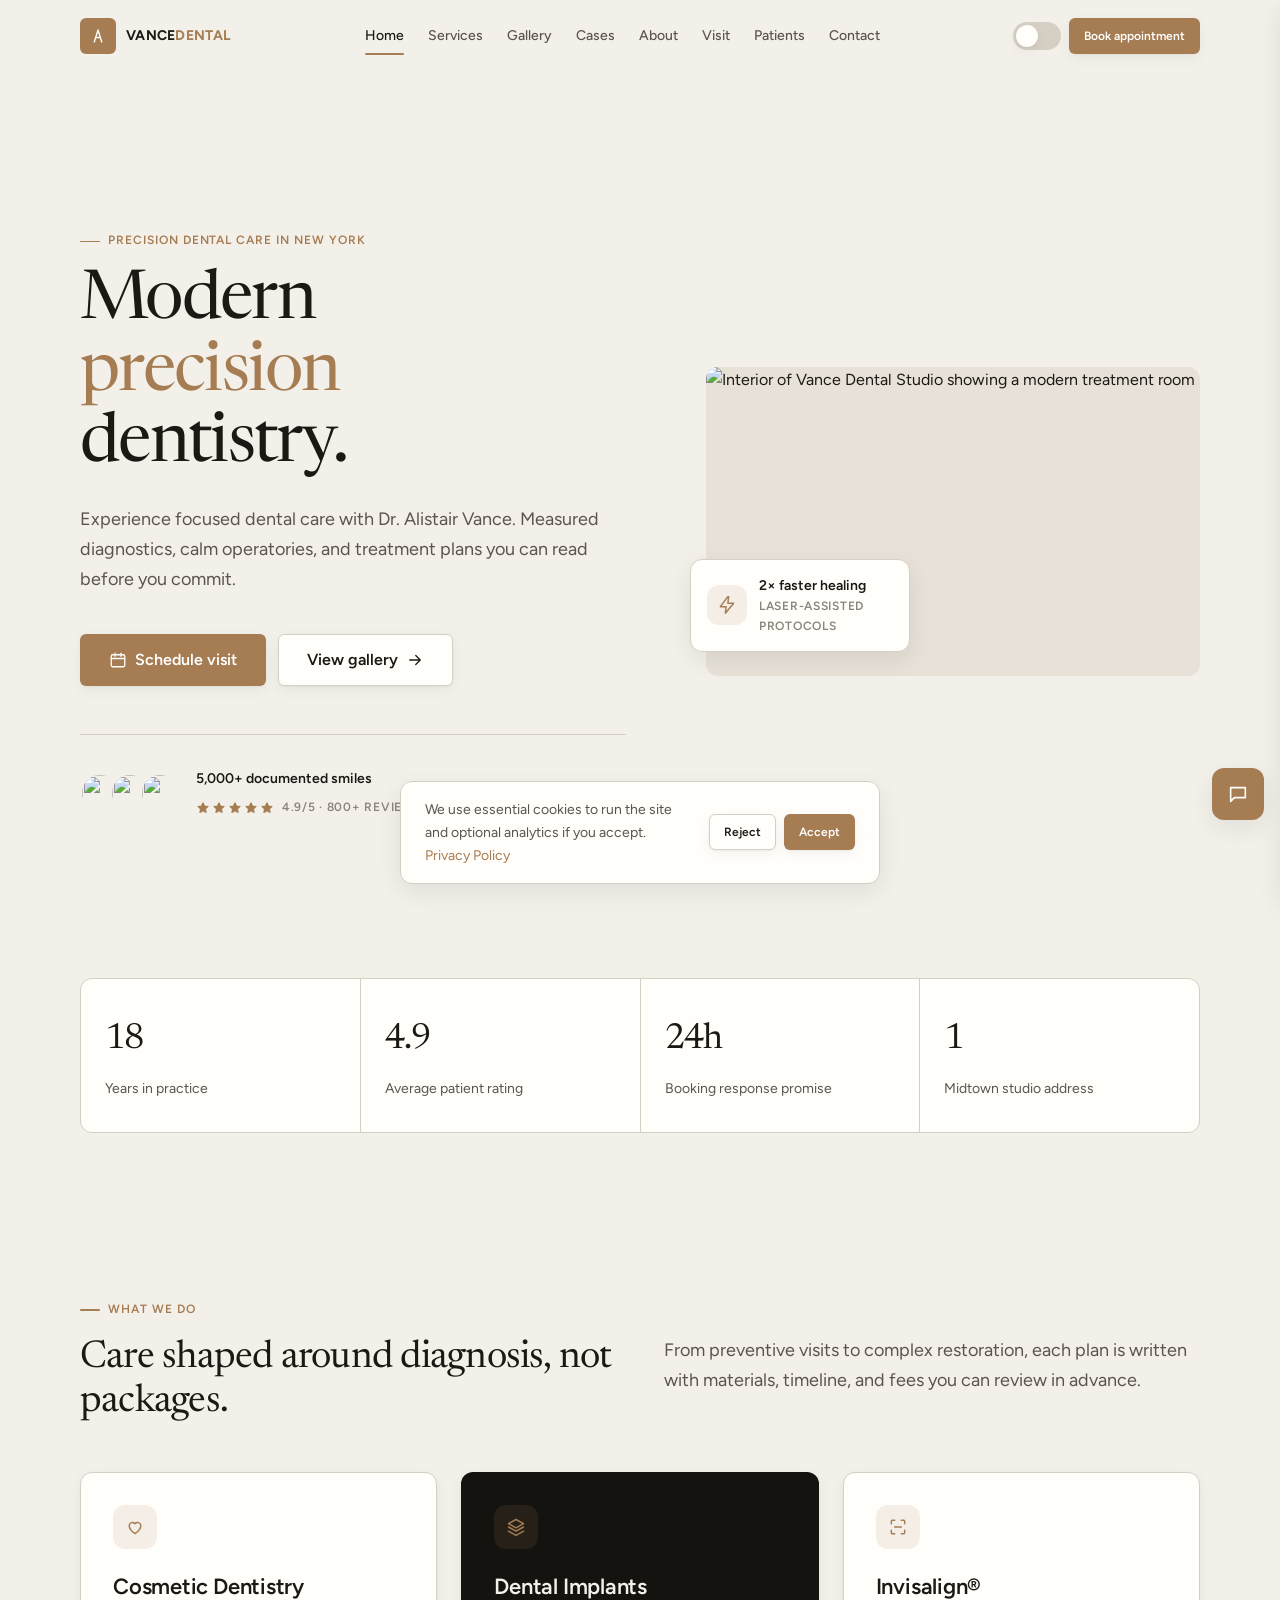
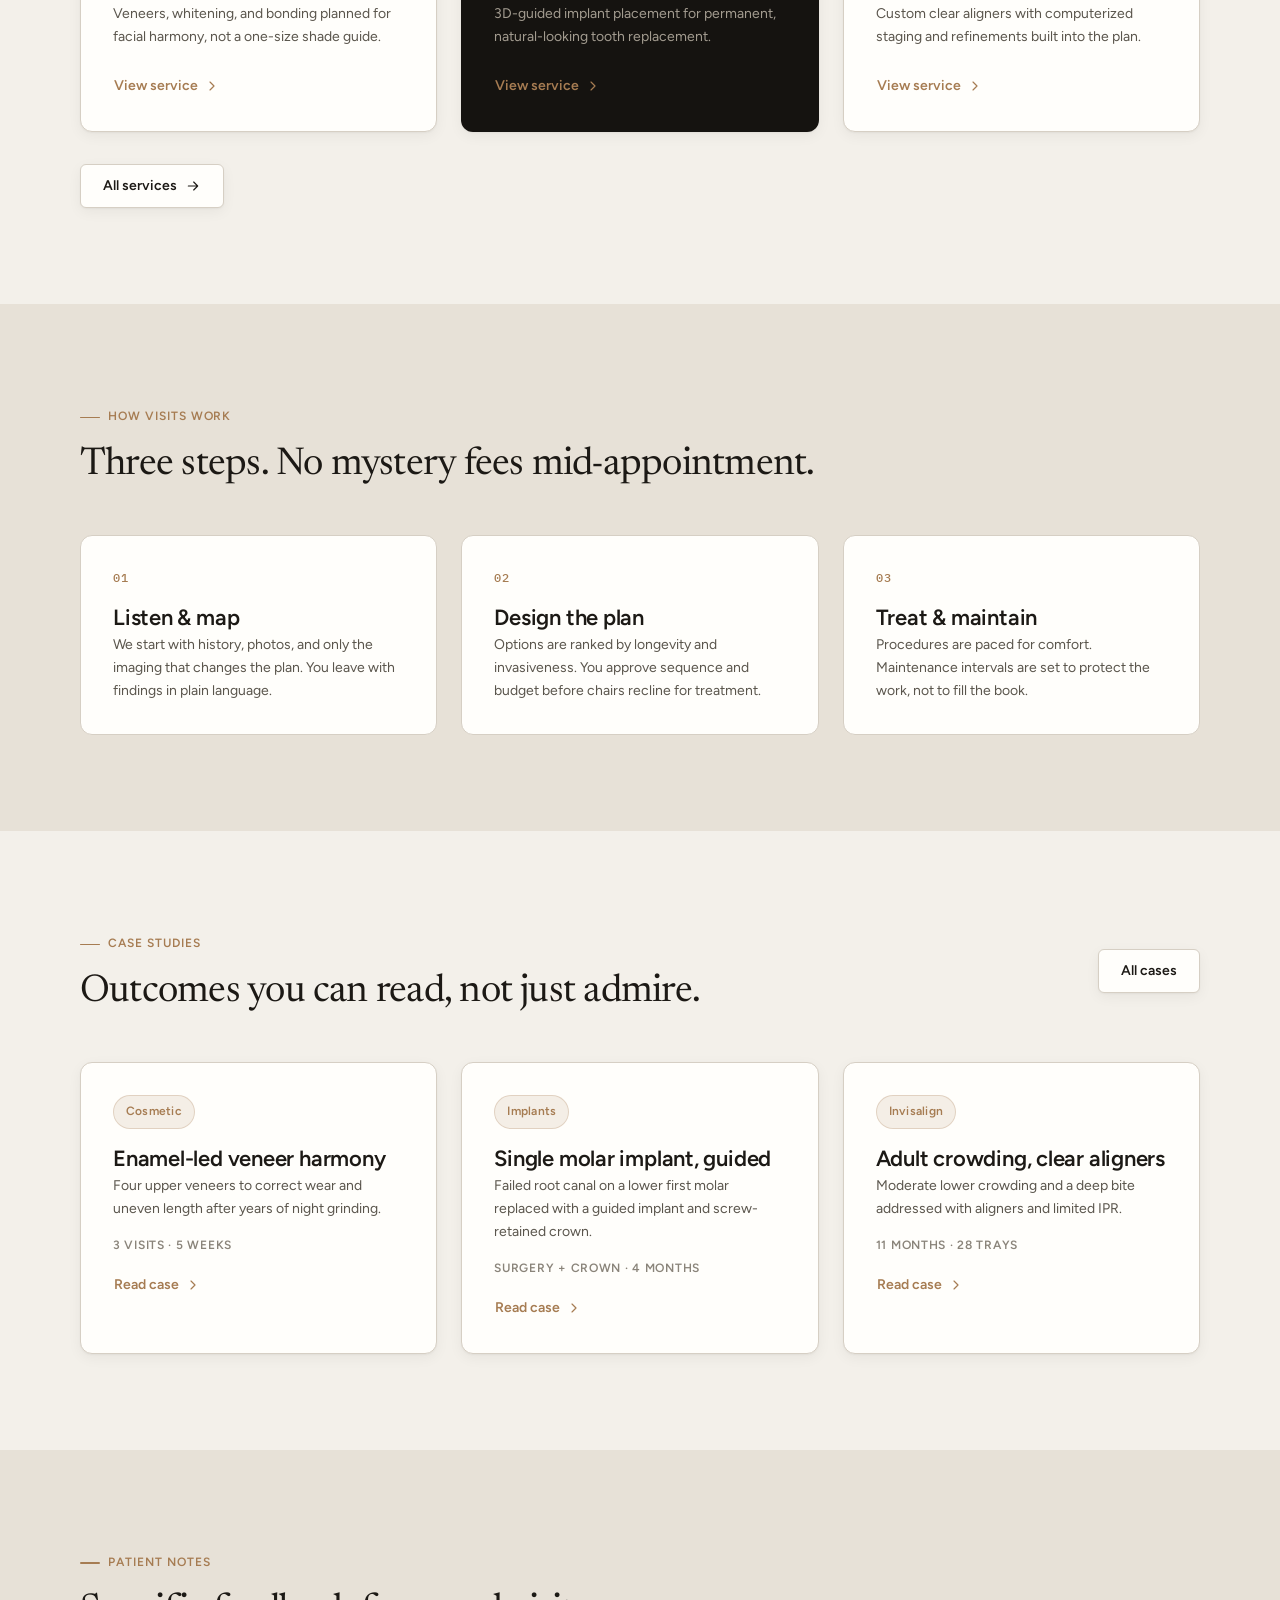
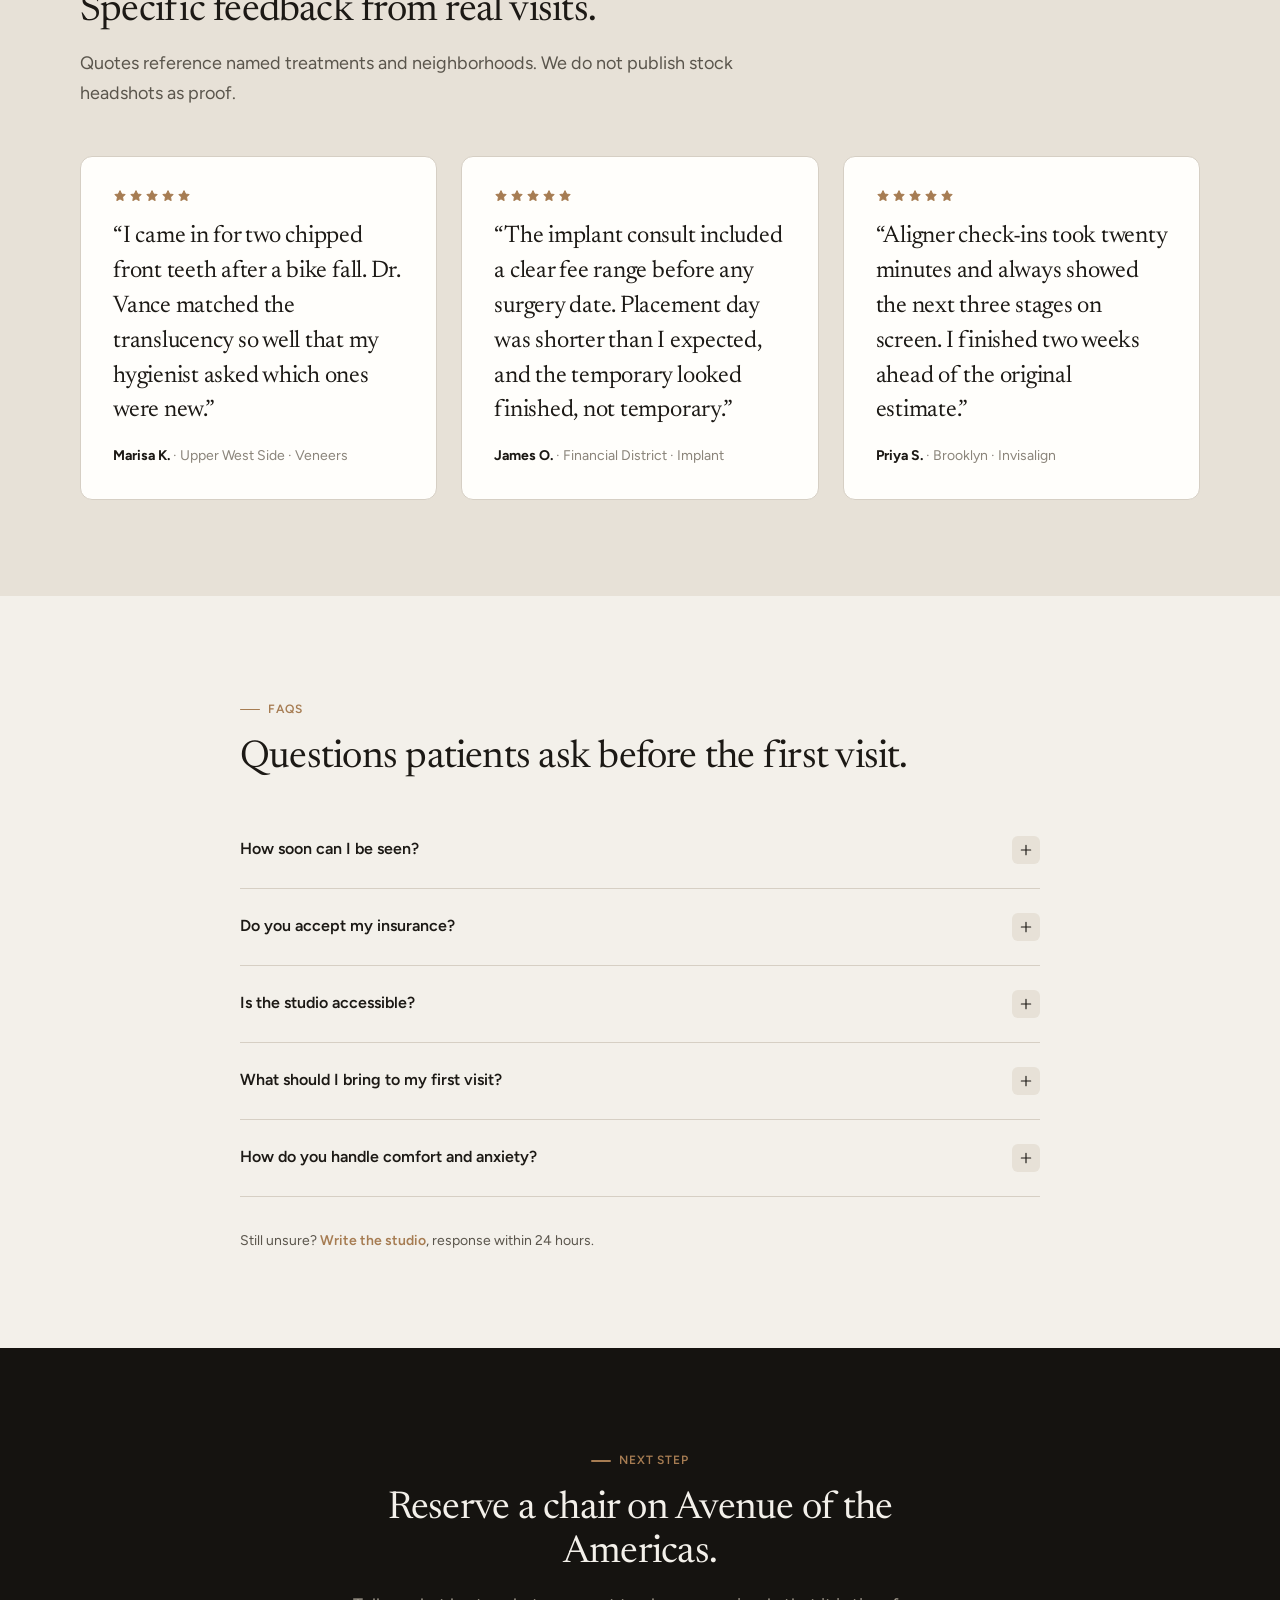
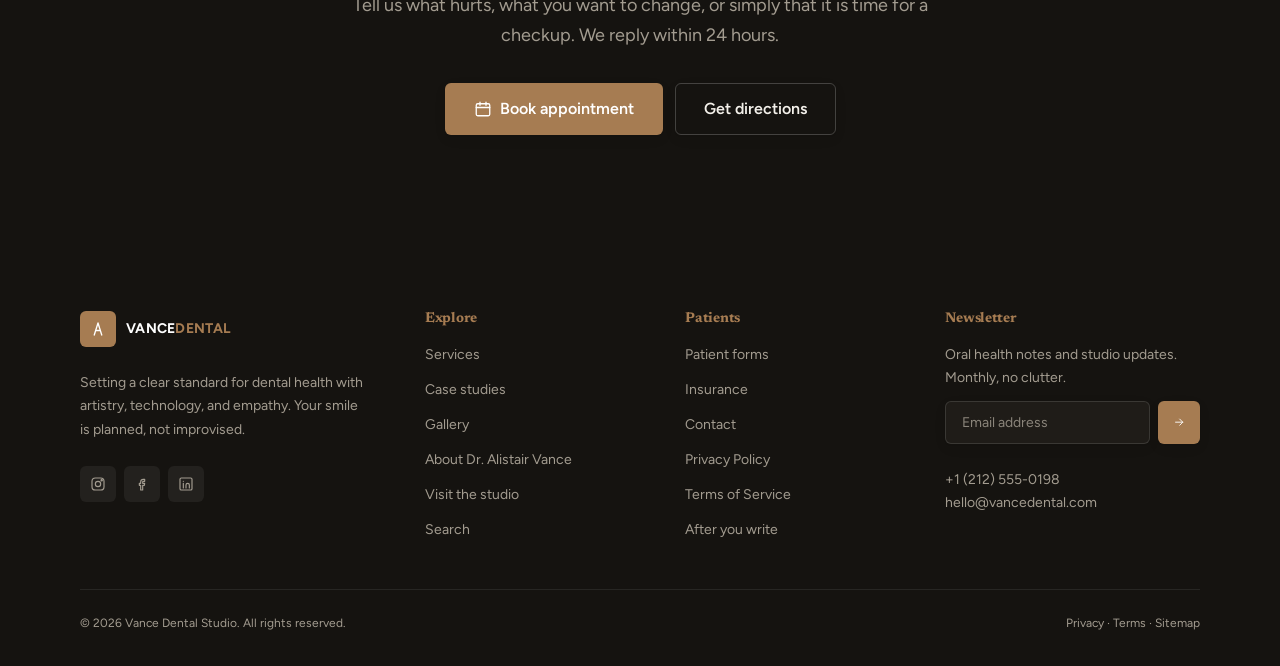
==== index.html @ 3d6edfd9 "Rebuild Vance Dental as Netlify-ready multi-page site Recreate the clinic site from existing data un" ====
<!DOCTYPE html>
<html lang="en" class="light">
<head>
  <meta charset="UTF-8">
  <meta name="viewport" content="width=device-width, initial-scale=1">
  <title>Vance Dental Studio | Precision Dentistry in Midtown Manhattan</title>
  <meta name="description" content="Dr. Alistair Vance provides precision dentistry at 1200 Avenue of the Americas, implants, Invisalign, cosmetic care, and preventive visits.">
  <meta name="theme-color" content="#F3F0EA">
  <meta name="color-scheme" content="light dark">
  <link rel="canonical" href="https://vancedental.com/index.html">
  <meta property="og:type" content="website">
  <meta property="og:site_name" content="Vance Dental Studio">
  <meta property="og:title" content="Vance Dental Studio | Precision Dentistry in Midtown Manhattan">
  <meta property="og:description" content="Dr. Alistair Vance provides precision dentistry at 1200 Avenue of the Americas, implants, Invisalign, cosmetic care, and preventive visits.">
  <meta property="og:url" content="https://vancedental.com/index.html">
  <meta property="og:image" content="https://vancedental.com/og-image.svg">
  <meta property="og:image:width" content="1200">
  <meta property="og:image:height" content="630">
  <meta name="twitter:card" content="summary_large_image">
  <meta name="twitter:title" content="Vance Dental Studio | Precision Dentistry in Midtown Manhattan">
  <meta name="twitter:description" content="Dr. Alistair Vance provides precision dentistry at 1200 Avenue of the Americas, implants, Invisalign, cosmetic care, and preventive visits.">
  <meta name="twitter:image" content="https://vancedental.com/og-image.svg">
  <link rel="icon" href="favicon.svg" type="image/svg+xml">
  <link rel="icon" href="favicon.png" type="image/png">
  <link rel="apple-touch-icon" href="apple-touch-icon.png">
  <link rel="preconnect" href="https://fonts.googleapis.com">
  <link rel="preconnect" href="https://fonts.gstatic.com" crossorigin>
  <link rel="preconnect" href="https://images.unsplash.com" crossorigin>
  <link rel="preload" as="style" href="https://fonts.googleapis.com/css2?family=Figtree:wght@400;500;600;700&family=IBM+Plex+Mono:wght@500&family=Newsreader:opsz,wght@6..72,400;6..72,500&display=swap">
  <link href="https://fonts.googleapis.com/css2?family=Figtree:wght@400;500;600;700&family=IBM+Plex+Mono:wght@500&family=Newsreader:opsz,wght@6..72,400;6..72,500&display=swap" rel="stylesheet">
  <link rel="stylesheet" href="css/styles.css">
  <link rel="stylesheet" href="https://unpkg.com/leaflet@1.9.4/dist/leaflet.css" integrity="sha256-p4NxAoJBhIIN+hmNHrzRCf9tD/miZyoHS5obTRR9BMY=" crossorigin="">
  
<script type="application/ld+json">
{
  "@context": "https://schema.org",
  "@type": "Dentist",
  "name": "Vance Dental Studio",
  "image": "https://vancedental.com/og-image.svg",
  "url": "https://vancedental.com/",
  "telephone": "+12125550198",
  "email": "hello@vancedental.com",
  "priceRange": "$$",
  "address": {
    "@type": "PostalAddress",
    "streetAddress": "1200 Avenue of the Americas, Suite 400",
    "addressLocality": "New York",
    "addressRegion": "NY",
    "postalCode": "10036",
    "addressCountry": "US"
  },
  "geo": {
    "@type": "GeoCoordinates",
    "latitude": 40.758896,
    "longitude": -73.985130
  },
  "openingHoursSpecification": [
    {
      "@type": "OpeningHoursSpecification",
      "dayOfWeek": ["Monday","Tuesday","Wednesday","Thursday","Friday"],
      "opens": "08:00",
      "closes": "19:00"
    },
    {
      "@type": "OpeningHoursSpecification",
      "dayOfWeek": "Saturday",
      "opens": "09:00",
      "closes": "16:00"
    }
  ],
  "aggregateRating": {
    "@type": "AggregateRating",
    "ratingValue": "4.9",
    "reviewCount": "800"
  },
  "founder": {
    "@type": "Person",
    "name": "Dr. Alistair Vance",
    "jobTitle": "Dentist"
  }
}
</script>
<script type="application/ld+json">{"@context":"https://schema.org","@type":"FAQPage","mainEntity":[{"@type":"Question","name":'How soon can I be seen?',"acceptedAnswer":{"@type":"Answer","text":'Urgent pain is triaged the same day when the schedule allows. Routine new-patient exams are typically offered within 7–10 days. We confirm every booking request within 24 hours.'}},{"@type":"Question","name":'Do you accept my insurance?',"acceptedAnswer":{"@type":"Answer","text":'We work with most major PPO plans as an out-of-network provider and submit claims on your behalf. Before treatment, you receive a written estimate showing expected insurance portion and your share.'}},{"@type":"Question","name":'Is the studio accessible?',"acceptedAnswer":{"@type":"Answer","text":'Suite 400 is elevator-served from the Avenue of the Americas lobby. Tell us about mobility needs when you book so we can allocate the right operatory and schedule buffer.'}},{"@type":"Question","name":'What should I bring to my first visit?',"acceptedAnswer":{"@type":"Answer","text":'Photo ID, insurance card if applicable, a medication list, and any recent X-rays on disc or portal. New-patient forms can be completed ahead of time from the Patients page.'}},{"@type":"Question","name":'How do you handle comfort and anxiety?',"acceptedAnswer":{"@type":"Answer","text":'We explain each step before instruments are in the mouth, offer breaks on request, and discuss nitrous or oral sedation when clinically appropriate. You set the pace.'}},{"@type":"Question","name":'Where do I park?',"acceptedAnswer":{"@type":"Answer","text":'Validated parking is available at the 43rd Street garage for scheduled patients. Subway access is via Bryant Park / 42 St and 47–50 St Rockefeller Center stations.'}}]}</script>
</head>
<body>
<!-- Netlify forms detection (contact form also posts here when hosted) -->
<form name="contact" netlify netlify-honeypot="bot-field" hidden aria-hidden="true">
  <input type="text" name="name">
  <input type="email" name="email">
  <input type="tel" name="phone">
  <input type="text" name="topic">
  <textarea name="message"></textarea>
  <input name="bot-field">
</form>
<script>window.VD_GA_ID = "G-XXXXXXXX";</script>
<a class="skip-link" href="#main-content">Skip to content</a>
<div class="scroll-progress" data-scroll-progress aria-hidden="true"><span></span></div>

<header class="site-header" data-header>
  <div class="inner">
    <a class="brand" href="index.html" translate="no" aria-label="Vance Dental Studio home">
      <span class="brand-mark" aria-hidden="true">
        <svg width="18" height="18" viewBox="0 0 24 24" fill="none" xmlns="http://www.w3.org/2000/svg"><path d="M7 20L12 4l5 16" stroke="#fff" stroke-width="1.8" stroke-linecap="round" stroke-linejoin="round"/><path d="M9.2 14h5.6" stroke="#fff" stroke-width="1.8" stroke-linecap="round"/></svg>
      </span>
      <span>VANCE<em>DENTAL</em></span>
    </a>
    <nav class="nav-desktop" aria-label="Primary"><a class="nav-link" href="index.html" aria-current="page">Home</a><a class="nav-link" href="services.html">Services</a><a class="nav-link" href="gallery.html">Gallery</a><a class="nav-link" href="cases.html">Cases</a><a class="nav-link" href="about.html">About</a><a class="nav-link" href="visit.html">Visit</a><a class="nav-link" href="patients.html">Patients</a><a class="nav-link" href="contact.html">Contact</a></nav>
    <div class="header-actions">
      <button type="button" class="theme-toggle" data-theme-toggle role="switch" aria-checked="false" aria-label="Toggle dark mode"></button>
      <button type="button" class="btn btn-primary btn-sm header-book" data-book-open>Book appointment</button>
      <button type="button" class="btn btn-icon btn-ghost menu-btn" data-menu-open aria-label="Open menu" aria-expanded="false" aria-controls="mobile-drawer"><span data-icon="menu" data-size="22" aria-hidden="true"></span></button>
    </div>
  </div>
</header>
<div class="drawer-overlay" data-drawer-overlay></div>
<aside class="drawer" id="mobile-drawer" data-drawer role="dialog" aria-label="Mobile menu" aria-hidden="true">
  <div class="row between">
    <strong class="small">Menu</strong>
    <button type="button" class="btn btn-icon btn-ghost btn-sm" data-menu-close aria-label="Close menu"><span data-icon="x" data-size="20" aria-hidden="true"></span></button>
  </div>
  <nav aria-label="Mobile"><a href="index.html" aria-current="page">Home</a><a href="services.html">Services</a><a href="gallery.html">Gallery</a><a href="cases.html">Cases</a><a href="about.html">About</a><a href="visit.html">Visit</a><a href="patients.html">Patients</a><a href="contact.html">Contact</a>
    <a href="search.html">Search</a>
  </nav>
  <hr class="divider" style="margin:16px 0">
  <button type="button" class="btn btn-primary" style="width:100%" data-book-open>Book appointment</button>
</aside>

<main id="main-content">
  <section class="hero" id="home">
    <div class="container hero-panel">
      <div>
        <p class="eyebrow">Precision dental care in New York</p>
        <h1>Modern <span class="accent">precision</span> dentistry.</h1>
        <p class="lead mt-5">
          Experience focused dental care with Dr. Alistair Vance. Measured diagnostics, calm operatories, and treatment plans you can read before you commit.
        </p>
        <div class="hero-actions">
          <button type="button" class="btn btn-primary btn-lg" data-book-open><span data-icon="calendar" data-size="18" aria-hidden="true"></span> Schedule visit</button>
          <a class="btn btn-secondary btn-lg" href="gallery.html">View gallery <span data-icon="arrowRight" data-size="18" aria-hidden="true"></span></a>
        </div>
        <div class="hero-proof">
          <div class="avatar-stack" aria-hidden="true"><img src="https://images.unsplash.com/photo-1494790108377-be9c29b29330?auto=format&fit=crop&q=80&w=100" width="40" height="40" alt="" loading="lazy"><img src="https://images.unsplash.com/photo-1507003211169-0a1dd7228f2d?auto=format&fit=crop&q=80&w=100" width="40" height="40" alt="" loading="lazy"><img src="https://images.unsplash.com/photo-1573496359142-b8d87734a5a2?auto=format&fit=crop&q=80&w=100" width="40" height="40" alt="" loading="lazy"></div>
          <div>
            <p class="small" style="font-weight:600">5,000+ documented smiles</p>
            <div class="row gap-2 mt-2">
              <span class="stars" role="img" aria-label="5 out of 5 stars"><span data-icon="star" data-size="14" aria-hidden="true"></span><span data-icon="star" data-size="14" aria-hidden="true"></span><span data-icon="star" data-size="14" aria-hidden="true"></span><span data-icon="star" data-size="14" aria-hidden="true"></span><span data-icon="star" data-size="14" aria-hidden="true"></span></span>
              <span class="micro text-3">4.9/5 · 800+ reviews</span>
            </div>
          </div>
        </div>
      </div>
      <div style="position:relative">
        <div class="media media-wide">
          <img src="https://images.unsplash.com/photo-1629909613654-28e377c37b09?auto=format&fit=crop&q=80&w=1000"
               width="800" height="600"
               alt="Interior of Vance Dental Studio showing a modern treatment room"
               fetchpriority="high">
        </div>
        <div class="float-card">
          <div class="icon-wrap" style="width:40px;height:40px"><span data-icon="zap" data-size="16" aria-hidden="true"></span></div>
          <div>
            <p class="small" style="font-weight:600">2× faster healing</p>
            <p class="micro text-3">Laser-assisted protocols</p>
          </div>
        </div>
      </div>
    </div>
  </section>

  <section class="section-tight">
    <div class="container">
      <div class="stat-strip" aria-label="Studio highlights">
        <div class="stat-item"><strong class="tabular">18</strong><span>Years in practice</span></div>
        <div class="stat-item"><strong class="tabular">4.9</strong><span>Average patient rating</span></div>
        <div class="stat-item"><strong class="tabular">24h</strong><span>Booking response promise</span></div>
        <div class="stat-item"><strong class="tabular">1</strong><span>Midtown studio address</span></div>
      </div>
    </div>
  </section>

  <section class="section" id="services" aria-labelledby="services-heading">
    <div class="container">
      <p class="eyebrow">What we do</p>
      <div class="md-grid-2 mb-8">
        <h2 id="services-heading" class="title">Care shaped around diagnosis, not packages.</h2>
        <p class="lead">From preventive visits to complex restoration, each plan is written with materials, timeline, and fees you can review in advance.</p>
      </div>
      <div class="grid-3">
        <article class="card card-interactive">
          <div class="icon-wrap mb-5"><span data-icon="heart" data-size="20" aria-hidden="true"></span></div>
          <h3 class="heading mb-3">Cosmetic Dentistry</h3>
          <p class="small text-2 mb-5">Veneers, whitening, and bonding planned for facial harmony, not a one-size shade guide.</p>
          <a class="btn btn-link" href="services.html#cosmetic">View service <span data-icon="chevronRight" data-size="16" aria-hidden="true"></span></a>
        </article>
        <article class="card card-interactive card-dark">
          <div class="icon-wrap mb-5"><span data-icon="layers" data-size="20" aria-hidden="true"></span></div>
          <h3 class="heading mb-3">Dental Implants</h3>
          <p class="small text-2 mb-5">3D-guided implant placement for permanent, natural-looking tooth replacement.</p>
          <a class="btn btn-link" href="services.html#implants">View service <span data-icon="chevronRight" data-size="16" aria-hidden="true"></span></a>
        </article>
        <article class="card card-interactive">
          <div class="icon-wrap mb-5"><span data-icon="scan" data-size="20" aria-hidden="true"></span></div>
          <h3 class="heading mb-3">Invisalign®</h3>
          <p class="small text-2 mb-5">Custom clear aligners with computerized staging and refinements built into the plan.</p>
          <a class="btn btn-link" href="services.html#invisalign">View service <span data-icon="chevronRight" data-size="16" aria-hidden="true"></span></a>
        </article></div>
      <div class="mt-6"><a class="btn btn-secondary" href="services.html">All services <span data-icon="arrowRight" data-size="16" aria-hidden="true"></span></a></div>
    </div>
  </section>

  <section class="section section-band" id="approach" aria-labelledby="approach-heading">
    <div class="container">
      <p class="eyebrow">How visits work</p>
      <h2 id="approach-heading" class="title mb-8">Three steps. No mystery fees mid-appointment.</h2>
      <div class="steps">
        <div class="step">
          <h3 class="heading mb-3">Listen & map</h3>
          <p class="small text-2">We start with history, photos, and only the imaging that changes the plan. You leave with findings in plain language.</p>
        </div>
        <div class="step">
          <h3 class="heading mb-3">Design the plan</h3>
          <p class="small text-2">Options are ranked by longevity and invasiveness. You approve sequence and budget before chairs recline for treatment.</p>
        </div>
        <div class="step">
          <h3 class="heading mb-3">Treat & maintain</h3>
          <p class="small text-2">Procedures are paced for comfort. Maintenance intervals are set to protect the work, not to fill the book.</p>
        </div>
      </div>
    </div>
  </section>

  <section class="section" id="cases-preview" aria-labelledby="cases-heading">
    <div class="container">
      <div class="row between row-wrap gap-4 mb-8">
        <div>
          <p class="eyebrow">Case studies</p>
          <h2 id="cases-heading" class="title">Outcomes you can read, not just admire.</h2>
        </div>
        <a class="btn btn-secondary" href="cases.html">All cases</a>
      </div>
      <div class="grid-3">
        
        <article class="card card-interactive">
          <span class="badge badge-brass mb-4">Cosmetic</span>
          <h3 class="heading mb-3">Enamel-led veneer harmony</h3>
          <p class="small text-2 mb-4">Four upper veneers to correct wear and uneven length after years of night grinding.</p>
          <p class="micro text-3">3 visits · 5 weeks</p>
          <a class="btn btn-link mt-4" href="cases.html#veneer-harmony">Read case <span data-icon="chevronRight" data-size="16" aria-hidden="true"></span></a>
        </article>
        <article class="card card-interactive">
          <span class="badge badge-brass mb-4">Implants</span>
          <h3 class="heading mb-3">Single molar implant, guided</h3>
          <p class="small text-2 mb-4">Failed root canal on a lower first molar replaced with a guided implant and screw-retained crown.</p>
          <p class="micro text-3">Surgery + crown · 4 months</p>
          <a class="btn btn-link mt-4" href="cases.html#single-implant">Read case <span data-icon="chevronRight" data-size="16" aria-hidden="true"></span></a>
        </article>
        <article class="card card-interactive">
          <span class="badge badge-brass mb-4">Invisalign</span>
          <h3 class="heading mb-3">Adult crowding, clear aligners</h3>
          <p class="small text-2 mb-4">Moderate lower crowding and a deep bite addressed with aligners and limited IPR.</p>
          <p class="micro text-3">11 months · 28 trays</p>
          <a class="btn btn-link mt-4" href="cases.html#align-crowding">Read case <span data-icon="chevronRight" data-size="16" aria-hidden="true"></span></a>
        </article>
      </div>
    </div>
  </section>

  <section class="section section-band" id="reviews" aria-labelledby="reviews-heading">
    <div class="container">
      <p class="eyebrow">Patient notes</p>
      <h2 id="reviews-heading" class="title mb-4">Specific feedback from real visits.</h2>
      <p class="lead mb-8">Quotes reference named treatments and neighborhoods. We do not publish stock headshots as proof.</p>
      <div class="grid-3">
        <figure class="card card-flat stack stack-4">
          <span class="stars" role="img" aria-label="5 out of 5 stars"><span data-icon="star" data-size="14" aria-hidden="true"></span><span data-icon="star" data-size="14" aria-hidden="true"></span><span data-icon="star" data-size="14" aria-hidden="true"></span><span data-icon="star" data-size="14" aria-hidden="true"></span><span data-icon="star" data-size="14" aria-hidden="true"></span></span>
          <blockquote class="quote">“I came in for two chipped front teeth after a bike fall. Dr. Vance matched the translucency so well that my hygienist asked which ones were new.”</blockquote>
          <figcaption class="small"><strong>Marisa K.</strong><span class="text-3"> · Upper West Side · Veneers</span></figcaption>
        </figure>
        <figure class="card card-flat stack stack-4">
          <span class="stars" role="img" aria-label="5 out of 5 stars"><span data-icon="star" data-size="14" aria-hidden="true"></span><span data-icon="star" data-size="14" aria-hidden="true"></span><span data-icon="star" data-size="14" aria-hidden="true"></span><span data-icon="star" data-size="14" aria-hidden="true"></span><span data-icon="star" data-size="14" aria-hidden="true"></span></span>
          <blockquote class="quote">“The implant consult included a clear fee range before any surgery date. Placement day was shorter than I expected, and the temporary looked finished, not temporary.”</blockquote>
          <figcaption class="small"><strong>James O.</strong><span class="text-3"> · Financial District · Implant</span></figcaption>
        </figure>
        <figure class="card card-flat stack stack-4">
          <span class="stars" role="img" aria-label="5 out of 5 stars"><span data-icon="star" data-size="14" aria-hidden="true"></span><span data-icon="star" data-size="14" aria-hidden="true"></span><span data-icon="star" data-size="14" aria-hidden="true"></span><span data-icon="star" data-size="14" aria-hidden="true"></span><span data-icon="star" data-size="14" aria-hidden="true"></span></span>
          <blockquote class="quote">“Aligner check-ins took twenty minutes and always showed the next three stages on screen. I finished two weeks ahead of the original estimate.”</blockquote>
          <figcaption class="small"><strong>Priya S.</strong><span class="text-3"> · Brooklyn · Invisalign</span></figcaption>
        </figure></div>
    </div>
  </section>

  <section class="section" id="faq" aria-labelledby="faq-heading" data-faq>
    <div class="container" style="max-width:800px">
      <p class="eyebrow">FAQs</p>
      <h2 id="faq-heading" class="title mb-6">Questions patients ask before the first visit.</h2>
      
        <details class="faq-item">
          <summary class="faq-trigger">How soon can I be seen?<span class="faq-icon"><span data-icon="plus" data-size="16" aria-hidden="true"></span></span></summary>
          <div class="faq-panel">Urgent pain is triaged the same day when the schedule allows. Routine new-patient exams are typically offered within 7–10 days. We confirm every booking request within 24 hours.</div>
        </details>
        <details class="faq-item">
          <summary class="faq-trigger">Do you accept my insurance?<span class="faq-icon"><span data-icon="plus" data-size="16" aria-hidden="true"></span></span></summary>
          <div class="faq-panel">We work with most major PPO plans as an out-of-network provider and submit claims on your behalf. Before treatment, you receive a written estimate showing expected insurance portion and your share.</div>
        </details>
        <details class="faq-item">
          <summary class="faq-trigger">Is the studio accessible?<span class="faq-icon"><span data-icon="plus" data-size="16" aria-hidden="true"></span></span></summary>
          <div class="faq-panel">Suite 400 is elevator-served from the Avenue of the Americas lobby. Tell us about mobility needs when you book so we can allocate the right operatory and schedule buffer.</div>
        </details>
        <details class="faq-item">
          <summary class="faq-trigger">What should I bring to my first visit?<span class="faq-icon"><span data-icon="plus" data-size="16" aria-hidden="true"></span></span></summary>
          <div class="faq-panel">Photo ID, insurance card if applicable, a medication list, and any recent X-rays on disc or portal. New-patient forms can be completed ahead of time from the Patients page.</div>
        </details>
        <details class="faq-item">
          <summary class="faq-trigger">How do you handle comfort and anxiety?<span class="faq-icon"><span data-icon="plus" data-size="16" aria-hidden="true"></span></span></summary>
          <div class="faq-panel">We explain each step before instruments are in the mouth, offer breaks on request, and discuss nitrous or oral sedation when clinically appropriate. You set the pace.</div>
        </details>
      <p class="small text-2 mt-6">Still unsure? <a href="contact.html" style="color:var(--brass);font-weight:600">Write the studio</a>, response within 24 hours.</p>
    </div>
  </section>

  <section class="section section-dark" aria-labelledby="cta-heading">
    <div class="container" style="text-align:center;max-width:640px">
      <p class="eyebrow" style="justify-content:center">Next step</p>
      <h2 id="cta-heading" class="title mb-4">Reserve a chair on Avenue of the Americas.</h2>
      <p class="lead mb-6" style="margin-inline:auto">Tell us what hurts, what you want to change, or simply that it is time for a checkup. We reply within 24 hours.</p>
      <div class="row-wrap gap-3 center">
        <button type="button" class="btn btn-primary btn-lg" data-book-open><span data-icon="calendar" data-size="18" aria-hidden="true"></span> Book appointment</button>
        <a class="btn btn-secondary btn-lg" href="visit.html" style="background:transparent;color:#F3F0EA;border-color:rgba(255,255,255,.2)">Get directions</a>
      </div>
    </div>
  </section>
</main>

<footer class="site-footer" role="contentinfo">
  <div class="container">
    <div class="footer-grid">
      <div>
        <a class="brand" href="index.html" translate="no" style="color:#fff">
          <span class="brand-mark" aria-hidden="true">
            <svg width="18" height="18" viewBox="0 0 24 24" fill="none" xmlns="http://www.w3.org/2000/svg"><path d="M7 20L12 4l5 16" stroke="#fff" stroke-width="1.8" stroke-linecap="round" stroke-linejoin="round"/><path d="M9.2 14h5.6" stroke="#fff" stroke-width="1.8" stroke-linecap="round"/></svg>
          </span>
          <span>VANCE<em>DENTAL</em></span>
        </a>
        <p class="small mt-5" style="color:var(--footer-muted);max-width:32ch;line-height:1.7">
          Setting a clear standard for dental health with artistry, technology, and empathy. Your smile is planned, not improvised.
        </p>
        <div class="social-row">
          <a class="social-btn" href="https://www.instagram.com/" target="_blank" rel="noopener noreferrer" aria-label="Instagram"><span data-icon="instagram" data-size="16" aria-hidden="true"></span></a>
          <a class="social-btn" href="https://www.facebook.com/" target="_blank" rel="noopener noreferrer" aria-label="Facebook"><span data-icon="facebook" data-size="16" aria-hidden="true"></span></a>
          <a class="social-btn" href="https://www.linkedin.com/" target="_blank" rel="noopener noreferrer" aria-label="LinkedIn"><span data-icon="linkedin" data-size="16" aria-hidden="true"></span></a>
        </div>
      </div>
      <div>
        <h2 class="footer-title">Explore</h2>
        <nav class="footer-links" aria-label="Footer">
          <a href="services.html">Services</a>
          <a href="cases.html">Case studies</a>
          <a href="gallery.html">Gallery</a>
          <a href="about.html">About Dr. Alistair Vance</a>
          <a href="visit.html">Visit the studio</a>
          <a href="search.html">Search</a>
        </nav>
      </div>
      <div>
        <h2 class="footer-title">Patients</h2>
        <nav class="footer-links" aria-label="Patient links">
          <a href="patients.html">Patient forms</a>
          <a href="patients.html#insurance">Insurance</a>
          <a href="contact.html">Contact</a>
          <a href="privacy.html">Privacy Policy</a>
          <a href="terms.html">Terms of Service</a>
          <a href="thank-you.html">After you write</a>
        </nav>
      </div>
      <div>
        <h2 class="footer-title">Newsletter</h2>
        <p class="small" style="color:var(--footer-muted);margin-bottom:12px">Oral health notes and studio updates. Monthly, no clutter.</p>
        <form data-newsletter class="row gap-2" style="align-items:stretch">
          <label for="footer-email" class="sr-only">Email address</label>
          <input id="footer-email" class="input" type="email" name="email" required placeholder="Email address" autocomplete="email" spellcheck="false" style="background:#1F1C18;border-color:rgba(255,255,255,.12);color:#F3F0EA;min-height:40px;font-size:14px">
          <button type="submit" class="btn btn-primary btn-sm" aria-label="Subscribe"><span data-icon="arrowRight" data-size="16" aria-hidden="true"></span></button>
        </form>
        <p class="small mt-5" style="color:var(--footer-muted)">
          <a href="tel:+12125550198">+1 (212) 555-0198</a><br>
          <a href="mailto:hello@vancedental.com">hello@vancedental.com</a>
        </p>
      </div>
    </div>
    <div class="footer-bottom">
      <p>&copy; <span data-year>2026</span> Vance Dental Studio. All rights reserved.</p>
      <p><a href="privacy.html">Privacy</a> · <a href="terms.html">Terms</a> · <a href="sitemap.xml">Sitemap</a></p>
    </div>
  </div>
</footer>

<button type="button" class="back-top" data-back-top aria-label="Back to top"><span data-icon="arrowUp" data-size="18" aria-hidden="true"></span></button>
<a class="float-contact" href="contact.html" aria-label="Contact the studio"><span data-icon="message" data-size="22" aria-hidden="true"></span></a>
<div class="mobile-cta" data-mobile-cta>
  <a class="btn btn-secondary" href="tel:+12125550198"><span data-icon="phone" data-size="16" aria-hidden="true"></span> Call</a>
  <button type="button" class="btn btn-primary" data-book-open><span data-icon="calendar" data-size="16" aria-hidden="true"></span> Book</button>
</div>
<div class="cookie-bar" data-cookie role="dialog" aria-label="Cookie preference">
  <p>We use essential cookies to run the site and optional analytics if you accept. <a href="privacy.html" style="color:var(--brass)">Privacy Policy</a></p>
  <div class="row gap-2">
    <button type="button" class="btn btn-secondary btn-sm" data-cookie-reject>Reject</button>
    <button type="button" class="btn btn-primary btn-sm" data-cookie-accept>Accept</button>
  </div>
</div>
<div class="toast-region" data-toast-region aria-live="polite" aria-relevant="additions"></div>

<div class="modal-overlay" id="booking-modal" data-booking-modal role="dialog" aria-modal="true" aria-labelledby="book-title" aria-hidden="true">
  <div class="modal">
    <div class="row between start mb-5">
      <div>
        <h2 id="book-title" class="title" style="font-size:1.75rem">Book a visit</h2>
        <p class="small text-2 mt-2">We confirm every request within 24 hours.</p>
      </div>
      <button type="button" class="btn btn-icon btn-ghost btn-sm" data-book-close aria-label="Close dialog"><span data-icon="x" data-size="20" aria-hidden="true"></span></button>
    </div>
    <form class="stack stack-4" data-booking-form novalidate>
      <div class="field">
        <label class="field-label" for="book-name">Full name</label>
        <input class="input" id="book-name" name="name" autocomplete="name" required placeholder="Jordan Lee">
        <p class="field-error" role="alert">Enter your full name.</p>
      </div>
      <div class="field">
        <label class="field-label" for="book-email">Email</label>
        <input class="input" id="book-email" name="email" type="email" autocomplete="email" required placeholder="you@email.com" spellcheck="false">
        <p class="field-error" role="alert">Enter a valid email.</p>
      </div>
      <div class="field">
        <label class="field-label" for="book-phone">Phone</label>
        <input class="input" id="book-phone" name="phone" type="tel" autocomplete="tel" inputmode="tel" placeholder="+1 (212) 555-0198">
      </div>
      <div class="field">
        <label class="field-label" for="book-service">Service</label>
        <select class="select" id="book-service" name="service" required>
          <option value="" disabled selected>Select a service…</option>
          <option value="Cosmetic Dentistry">Cosmetic Dentistry</option><option value="Dental Implants">Dental Implants</option><option value="Invisalign®">Invisalign®</option><option value="General Checkup">General Checkup</option>
        </select>
        <p class="field-error" role="alert">Choose a service.</p>
      </div>
      <div class="field">
        <label class="field-label" for="book-note">Anything we should know?</label>
        <textarea class="textarea" id="book-note" name="note" placeholder="Preferred days, sensitivity, recent X-rays…"></textarea>
      </div>
      <button type="submit" class="btn btn-primary btn-lg">Confirm booking <span data-icon="check" data-size="16" aria-hidden="true"></span></button>
      <p class="micro text-3">By submitting, you agree to be contacted about this appointment. See our <a href="privacy.html" style="color:var(--brass)">Privacy Policy</a>.</p>
    </form>
  </div>
</div>

<script src="js/icons.js" defer></script>
<script src="https://unpkg.com/leaflet@1.9.4/dist/leaflet.js" integrity="sha256-20nQCchB9co0qIjJZRGuk2/Z9VM+kNiyxNV1lvTlZBo=" crossorigin="" defer></script>
<script src="js/main.js" defer></script>

</body>
</html>
---- css/styles.css ----
/* Vance Dental Studio — Design System
   Personality: quiet Midtown suite, warm limestone paper, brass accent, charcoal ink.
   8px spacing · 3 radii · one elevation family · no purple/neon/sparkle */

:root {
  color-scheme: light;

  --paper: #F3F0EA;
  --porcelain: #FFFEFB;
  --limestone: #E7E1D7;
  --ink: #1C1915;
  --graphite: #5A554C;
  --ash: #8A847A;
  --rule: #D6CFC4;
  --brass: #A67C52;
  --brass-deep: #8B6540;
  --brass-ghost: rgba(166, 124, 82, 0.12);
  --night: #151310;
  --night-lift: #1F1C18;
  --on-dark: #F3F0EA;
  --on-dark-muted: #A39C90;
  --success: #2F6B4F;
  --success-bg: rgba(47, 107, 79, 0.1);
  --danger: #9B3B2E;
  --danger-bg: rgba(155, 59, 46, 0.1);

  --font-display: "Newsreader", "Iowan Old Style", Georgia, serif;
  --font-sans: "Figtree", "Segoe UI", system-ui, sans-serif;
  --font-mono: "IBM Plex Mono", ui-monospace, monospace;

  --text-display: clamp(2.75rem, 5.5vw, 4.25rem);
  --text-title: clamp(1.75rem, 3vw, 2.5rem);
  --text-heading: 1.375rem;
  --text-lead: 1.125rem;
  --text-body: 1rem;
  --text-small: 0.875rem;
  --text-micro: 0.75rem;

  --lh-display: 1.05;
  --lh-title: 1.15;
  --lh-body: 1.65;

  --space-1: 4px;
  --space-2: 8px;
  --space-3: 12px;
  --space-4: 16px;
  --space-5: 24px;
  --space-6: 32px;
  --space-7: 40px;
  --space-8: 48px;
  --space-9: 64px;
  --space-10: 80px;
  --space-11: 96px;
  --space-12: 128px;

  --radius-sm: 6px;
  --radius-md: 12px;
  --radius-pill: 9999px;

  --shadow-rest: 0 1px 2px rgba(28, 25, 21, 0.04), 0 4px 14px rgba(28, 25, 21, 0.05);
  --shadow-lift: 0 8px 24px rgba(28, 25, 21, 0.08);
  --shadow-hair: 0 0 0 1px var(--rule);

  --ease: cubic-bezier(0.22, 1, 0.36, 1);
  --dur-fast: 160ms;
  --dur: 220ms;
  --dur-slow: 320ms;

  --nav-h: 72px;
  --content: 1120px;
  --gutter: 24px;

  --bg: var(--paper);
  --surface: var(--porcelain);
  --surface-inset: var(--limestone);
  --text: var(--ink);
  --text-2: var(--graphite);
  --text-3: var(--ash);
  --border: var(--rule);
  --header-bg: rgba(243, 240, 234, 0.92);
  --footer-bg: var(--night);
  --footer-text: var(--on-dark);
  --footer-muted: var(--on-dark-muted);
  --card-dark: var(--night);
  --card-dark-text: var(--on-dark);
  --card-dark-muted: var(--on-dark-muted);
  --theme-color: #F3F0EA;
}

html.dark {
  color-scheme: dark;
  --bg: #151310;
  --surface: #1F1C18;
  --surface-inset: #1A1714;
  --text: #F3F0EA;
  --text-2: #A39C90;
  --text-3: #7A746A;
  --border: #2E2A24;
  --header-bg: rgba(21, 19, 16, 0.92);
  --paper: #151310;
  --porcelain: #1F1C18;
  --limestone: #1A1714;
  --ink: #F3F0EA;
  --graphite: #A39C90;
  --ash: #7A746A;
  --rule: #2E2A24;
  --brass-ghost: rgba(166, 124, 82, 0.18);
  --shadow-rest: 0 1px 2px rgba(0, 0, 0, 0.25), 0 4px 14px rgba(0, 0, 0, 0.28);
  --shadow-lift: 0 8px 24px rgba(0, 0, 0, 0.35);
  --theme-color: #151310;
  --card-dark: #0E0C0A;
  --footer-bg: #0E0C0A;
}

*, *::before, *::after { box-sizing: border-box; margin: 0; padding: 0; }

html {
  scroll-behavior: smooth;
  -webkit-text-size-adjust: 100%;
  scroll-padding-top: calc(var(--nav-h) + 16px);
}

body {
  font-family: var(--font-sans);
  font-size: var(--text-body);
  line-height: var(--lh-body);
  background: var(--bg);
  color: var(--text);
  -webkit-font-smoothing: antialiased;
  -moz-osx-font-smoothing: grayscale;
  text-rendering: optimizeLegibility;
  overflow-x: hidden;
  min-height: 100vh;
  transition: background var(--dur-slow) var(--ease), color var(--dur-slow) var(--ease);
}

img, svg, video { display: block; max-width: 100%; height: auto; }
a { color: inherit; text-decoration: none; }
button { font: inherit; color: inherit; background: none; border: none; cursor: pointer; }
ul, ol { list-style: none; }
address { font-style: normal; }
::selection { background: var(--brass); color: #fff; }

.sr-only {
  position: absolute; width: 1px; height: 1px; padding: 0; margin: -1px;
  overflow: hidden; clip: rect(0,0,0,0); white-space: nowrap; border: 0;
}

.skip-link {
  position: absolute; top: -100%; left: var(--space-4); z-index: 9999;
  padding: var(--space-2) var(--space-4);
  background: var(--brass); color: #fff;
  border-radius: var(--radius-sm); font-weight: 600; font-size: var(--text-small);
}
.skip-link:focus { top: var(--space-4); }

.container {
  width: min(100% - (var(--gutter) * 2), var(--content));
  margin-inline: auto;
}

.container-wide {
  width: min(100% - (var(--gutter) * 2), 1280px);
  margin-inline: auto;
}

h1, .display {
  font-family: var(--font-display);
  font-size: var(--text-display);
  font-weight: 400;
  line-height: var(--lh-display);
  letter-spacing: -0.025em;
  color: var(--text);
}

h2, .title {
  font-family: var(--font-display);
  font-size: var(--text-title);
  font-weight: 400;
  line-height: var(--lh-title);
  letter-spacing: -0.02em;
}

h3, .heading {
  font-family: var(--font-sans);
  font-size: var(--text-heading);
  font-weight: 600;
  line-height: 1.3;
  letter-spacing: -0.01em;
}

.lead {
  font-size: var(--text-lead);
  line-height: 1.65;
  color: var(--text-2);
  max-width: 42rem;
}

.small { font-size: var(--text-small); }
.micro {
  font-size: var(--text-micro);
  letter-spacing: 0.06em;
  text-transform: uppercase;
  font-weight: 600;
}
.mono {
  font-family: var(--font-mono);
  font-size: var(--text-micro);
  letter-spacing: 0.04em;
  text-transform: uppercase;
}
.prose-measure { max-width: 40rem; }
.text-2 { color: var(--text-2); }
.text-3 { color: var(--text-3); }
.accent { color: var(--brass); }
.tabular { font-variant-numeric: tabular-nums; }

.eyebrow {
  display: inline-flex;
  align-items: center;
  gap: var(--space-2);
  font-size: var(--text-micro);
  font-weight: 600;
  letter-spacing: 0.08em;
  text-transform: uppercase;
  color: var(--brass);
  margin-bottom: var(--space-4);
}
.eyebrow::before {
  content: "";
  width: 20px;
  height: 1.5px;
  background: var(--brass);
  border-radius: 1px;
}

.btn {
  display: inline-flex;
  align-items: center;
  justify-content: center;
  gap: var(--space-2);
  min-height: 44px;
  padding: 12px 22px;
  font-size: var(--text-small);
  font-weight: 600;
  line-height: 1;
  border-radius: var(--radius-sm);
  border: 1px solid transparent;
  transition: transform var(--dur-fast) var(--ease), background var(--dur) var(--ease),
    border-color var(--dur) var(--ease), box-shadow var(--dur) var(--ease), color var(--dur) var(--ease);
  white-space: nowrap;
  touch-action: manipulation;
  -webkit-tap-highlight-color: transparent;
}
.btn:active { transform: scale(0.98); }
.btn:focus-visible { outline: 2px solid var(--brass); outline-offset: 2px; }
.btn[disabled], .btn.is-loading { pointer-events: none; opacity: 0.85; }

.btn-primary {
  background: var(--brass);
  color: #fff;
  box-shadow: var(--shadow-rest);
}
.btn-primary:hover {
  background: var(--brass-deep);
  transform: translateY(-1px);
  box-shadow: var(--shadow-lift);
}

.btn-secondary {
  background: var(--surface);
  color: var(--text);
  border-color: var(--border);
  box-shadow: var(--shadow-rest);
}
.btn-secondary:hover {
  border-color: var(--brass);
  transform: translateY(-1px);
}

.btn-ghost {
  background: transparent;
  color: var(--text);
}
.btn-ghost:hover { background: var(--brass-ghost); color: var(--brass); }

.btn-dark {
  background: var(--night);
  color: var(--on-dark);
}
html.dark .btn-dark { background: var(--surface); color: var(--text); border: 1px solid var(--border); }
.btn-dark:hover { transform: translateY(-1px); box-shadow: var(--shadow-lift); }

.btn-link {
  min-height: auto;
  padding: 4px 0;
  color: var(--brass);
  font-weight: 600;
  gap: 6px;
}
.btn-link:hover { gap: 10px; }
.btn-link:active { transform: none; }

.btn-sm { min-height: 36px; padding: 8px 14px; font-size: var(--text-micro); }
.btn-lg { min-height: 52px; padding: 16px 28px; font-size: var(--text-body); }
.btn-icon {
  width: 44px; height: 44px; padding: 0;
  border-radius: var(--radius-sm);
  display: inline-flex; align-items: center; justify-content: center;
}
.btn-icon.btn-sm { width: 36px; height: 36px; }

.btn .spinner {
  width: 16px; height: 16px;
  border: 2px solid rgba(255,255,255,0.35);
  border-top-color: #fff;
  border-radius: 50%;
  animation: spin 0.7s linear infinite;
}
.btn-secondary .spinner, .btn-ghost .spinner {
  border-color: rgba(28,25,21,0.2);
  border-top-color: var(--brass);
}

@keyframes spin { to { transform: rotate(360deg); } }

.card {
  background: var(--surface);
  border: 1px solid var(--border);
  border-radius: var(--radius-md);
  padding: var(--space-6);
  box-shadow: var(--shadow-rest);
  transition: transform var(--dur) var(--ease), box-shadow var(--dur) var(--ease), border-color var(--dur) var(--ease);
}
.card-interactive:hover {
  transform: translateY(-2px);
  box-shadow: var(--shadow-lift);
  border-color: color-mix(in srgb, var(--brass) 35%, var(--border));
}
.card-dark {
  background: var(--card-dark);
  color: var(--card-dark-text);
  border-color: transparent;
}
.card-dark .text-2, .card-dark p { color: var(--card-dark-muted); }
.card-inset {
  background: var(--surface-inset);
  border-color: transparent;
  box-shadow: none;
}
.card-flat {
  box-shadow: none;
}

.badge {
  display: inline-flex;
  align-items: center;
  gap: 6px;
  padding: 6px 12px;
  font-size: var(--text-micro);
  font-weight: 600;
  letter-spacing: 0.02em;
  border-radius: var(--radius-pill);
  white-space: nowrap;
}
.badge-brass {
  background: var(--brass-ghost);
  color: var(--brass);
  border: 1px solid color-mix(in srgb, var(--brass) 25%, transparent);
}
.badge-success {
  background: var(--success-bg);
  color: var(--success);
  border: 1px solid color-mix(in srgb, var(--success) 25%, transparent);
}
.badge-danger {
  background: var(--danger-bg);
  color: var(--danger);
  border: 1px solid color-mix(in srgb, var(--danger) 25%, transparent);
}
.badge-dot::before {
  content: "";
  width: 7px; height: 7px; border-radius: 50%;
  background: currentColor;
}

.icon-wrap {
  display: inline-flex;
  align-items: center;
  justify-content: center;
  width: 44px; height: 44px;
  border-radius: var(--radius-md);
  background: var(--brass-ghost);
  color: var(--brass);
  flex-shrink: 0;
}
.icon-wrap svg { width: 20px; height: 20px; }

.input, .select, .textarea {
  width: 100%;
  min-height: 48px;
  padding: 12px 16px;
  background: var(--surface);
  border: 1px solid var(--border);
  border-radius: var(--radius-sm);
  font-size: 16px;
  color: var(--text);
  font-family: var(--font-sans);
  transition: border-color var(--dur) var(--ease), box-shadow var(--dur) var(--ease);
  box-shadow: var(--shadow-rest);
}
.textarea { min-height: 128px; resize: vertical; line-height: 1.5; }
.input::placeholder, .textarea::placeholder { color: var(--text-3); }
.input:hover, .select:hover, .textarea:hover { border-color: var(--text-3); }
.input:focus, .select:focus, .textarea:focus {
  outline: none;
  border-color: var(--brass);
  box-shadow: 0 0 0 3px var(--brass-ghost);
}
.input.is-error, .select.is-error, .textarea.is-error {
  border-color: var(--danger);
  box-shadow: 0 0 0 3px var(--danger-bg);
}
.field { display: flex; flex-direction: column; gap: 6px; }
.field-label { font-size: var(--text-small); font-weight: 600; }
.field-hint { font-size: var(--text-micro); color: var(--text-3); }
.field-error { font-size: var(--text-micro); color: var(--danger); display: none; }
.field.has-error .field-error { display: block; }

.select {
  appearance: none;
  background-image: url("data:image/svg+xml,%3Csvg xmlns='http://www.w3.org/2000/svg' width='16' height='16' viewBox='0 0 24 24' fill='none' stroke='%238A847A' stroke-width='2'%3E%3Cpath d='m6 9 6 6 6-6'/%3E%3C/svg%3E");
  background-repeat: no-repeat;
  background-position: right 14px center;
  padding-right: 40px;
}

.divider {
  width: 100%;
  height: 1px;
  background: var(--border);
  border: none;
}

/* ─── Progress bar ─── */
.scroll-progress {
  position: fixed; top: 0; left: 0; right: 0; height: 2px; z-index: 200;
  background: transparent; pointer-events: none;
}
.scroll-progress > span {
  display: block; height: 100%; width: 0%;
  background: var(--brass);
  transition: width 80ms linear;
}

/* ─── Header ─── */
.site-header {
  position: sticky; top: 0; z-index: 100;
  height: var(--nav-h);
  display: flex; align-items: center;
  background: transparent;
  transition: background var(--dur) var(--ease), box-shadow var(--dur) var(--ease), border-color var(--dur) var(--ease);
  border-bottom: 1px solid transparent;
}
.site-header.is-scrolled {
  background: var(--header-bg);
  backdrop-filter: blur(12px);
  -webkit-backdrop-filter: blur(12px);
  border-bottom-color: var(--border);
  box-shadow: var(--shadow-rest);
}
.site-header .inner {
  width: min(100% - (var(--gutter) * 2), var(--content));
  margin-inline: auto;
  display: flex; align-items: center; justify-content: space-between; gap: var(--space-4);
}

.brand {
  display: inline-flex; align-items: center; gap: 10px;
  font-weight: 700; font-size: var(--text-small); letter-spacing: 0.02em;
}
.brand-mark {
  width: 36px; height: 36px;
  display: grid; place-items: center;
  background: var(--brass); color: #fff;
  border-radius: var(--radius-sm);
  flex-shrink: 0;
}
.brand-mark svg { width: 18px; height: 18px; }
.brand span em { font-style: normal; color: var(--brass); }

.nav-desktop { display: none; align-items: center; gap: var(--space-5); }
.nav-link {
  position: relative;
  font-size: var(--text-small);
  font-weight: 500;
  color: var(--text-2);
  padding: 8px 0;
  transition: color var(--dur) var(--ease);
}
.nav-link::after {
  content: ""; position: absolute; left: 0; bottom: 0;
  width: 0; height: 2px; background: var(--brass); border-radius: 1px;
  transition: width var(--dur) var(--ease);
}
.nav-link:hover, .nav-link[aria-current="page"] { color: var(--text); }
.nav-link:hover::after, .nav-link[aria-current="page"]::after { width: 100%; }

.header-actions { display: flex; align-items: center; gap: var(--space-2); }

.theme-toggle {
  width: 48px; height: 28px; border-radius: var(--radius-pill);
  background: var(--border); position: relative;
  transition: background var(--dur) var(--ease);
  flex-shrink: 0;
}
.theme-toggle::after {
  content: ""; position: absolute; top: 3px; left: 3px;
  width: 22px; height: 22px; border-radius: 50%;
  background: var(--surface); box-shadow: var(--shadow-rest);
  transition: transform var(--dur) var(--ease);
}
html.dark .theme-toggle { background: var(--brass); }
html.dark .theme-toggle::after { transform: translateX(20px); }
.theme-toggle:focus-visible { outline: 2px solid var(--brass); outline-offset: 2px; }

/* Mobile drawer */
.drawer-overlay {
  position: fixed; inset: 0; background: rgba(28,25,21,0.45);
  z-index: 150; opacity: 0; visibility: hidden; pointer-events: none;
  transition: opacity var(--dur-slow) var(--ease), visibility var(--dur-slow) var(--ease);
}
.drawer-overlay.is-open { opacity: 1; visibility: visible; pointer-events: auto; }
.drawer {
  position: fixed; top: 0; right: 0; bottom: 0;
  width: min(320px, 88vw);
  background: var(--surface);
  z-index: 160;
  padding: var(--space-5);
  transform: translateX(100%);
  transition: transform var(--dur-slow) var(--ease);
  box-shadow: var(--shadow-lift);
  display: flex; flex-direction: column;
  overscroll-behavior: contain;
}
.drawer.is-open { transform: translateX(0); }
.drawer nav { display: flex; flex-direction: column; gap: 4px; flex: 1; margin-top: var(--space-6); }
.drawer nav a {
  padding: 14px 12px; border-radius: var(--radius-sm); font-weight: 500;
  color: var(--text-2);
}
.drawer nav a:hover, .drawer nav a[aria-current="page"] {
  background: var(--brass-ghost); color: var(--brass);
}

/* ─── Sections ─── */
.section { padding: var(--space-11) 0; }
.section-tight { padding: var(--space-9) 0; }
.section-band { background: var(--surface-inset); }
.section-dark {
  background: var(--night);
  color: var(--on-dark);
}
.section-dark .text-2, .section-dark .lead { color: var(--on-dark-muted); }
.section-dark .eyebrow { color: var(--brass); }
.section-dark .eyebrow::before { background: var(--brass); }

.grid-2 { display: grid; gap: var(--space-6); }
.grid-3 { display: grid; gap: var(--space-5); }
.grid-4 { display: grid; gap: var(--space-4); }
@media (min-width: 640px) {
  .grid-2 { grid-template-columns: repeat(2, 1fr); }
  .sm-grid-2 { display: grid; grid-template-columns: repeat(2, 1fr); gap: var(--space-4); }
}
@media (min-width: 900px) {
  .grid-3 { grid-template-columns: repeat(3, 1fr); }
  .md-grid-2 { display: grid; grid-template-columns: repeat(2, 1fr); gap: var(--space-8); align-items: start; }
  .nav-desktop { display: flex; }
  .menu-btn { display: none !important; }
  .header-book { display: inline-flex !important; }
}
@media (min-width: 1100px) {
  .grid-4 { grid-template-columns: repeat(4, 1fr); }
}

.stack { display: flex; flex-direction: column; }
.stack-2 { gap: var(--space-2); }
.stack-3 { gap: var(--space-3); }
.stack-4 { gap: var(--space-4); }
.stack-5 { gap: var(--space-5); }
.stack-6 { gap: var(--space-6); }
.stack-8 { gap: var(--space-8); }

.row { display: flex; align-items: center; }
.row-wrap { display: flex; flex-wrap: wrap; align-items: center; }
.gap-2 { gap: var(--space-2); }
.gap-3 { gap: var(--space-3); }
.gap-4 { gap: var(--space-4); }
.gap-5 { gap: var(--space-5); }
.between { justify-content: space-between; }
.center { justify-content: center; }
.start { align-items: flex-start; }

.mt-2 { margin-top: var(--space-2); }
.mt-3 { margin-top: var(--space-3); }
.mt-4 { margin-top: var(--space-4); }
.mt-5 { margin-top: var(--space-5); }
.mt-6 { margin-top: var(--space-6); }
.mt-8 { margin-top: var(--space-8); }
.mt-10 { margin-top: var(--space-10); }
.mb-4 { margin-bottom: var(--space-4); }
.mb-5 { margin-bottom: var(--space-5); }
.mb-6 { margin-bottom: var(--space-6); }
.mb-8 { margin-bottom: var(--space-8); }

/* ─── Media ─── */
.media {
  overflow: hidden;
  border-radius: var(--radius-md);
  background: var(--surface-inset);
  position: relative;
}
.media img {
  width: 100%; height: 100%; object-fit: cover;
  transition: transform 700ms var(--ease);
  aspect-ratio: 4/3;
}
.media:hover img { transform: scale(1.03); }
.media-tall img { aspect-ratio: 3/4; }
.media-wide img { aspect-ratio: 16/10; }
.media-square img { aspect-ratio: 1; }

/* ─── Hero ─── */
.hero {
  position: relative;
  padding: calc(var(--nav-h) + var(--space-10)) 0 var(--space-11);
  overflow: hidden;
}
.hero-panel {
  display: grid;
  gap: var(--space-8);
  align-items: center;
}
@media (min-width: 900px) {
  .hero-panel { grid-template-columns: 1.05fr 0.95fr; gap: var(--space-10); }
}
.hero h1 { max-width: 11ch; }
.hero-actions { display: flex; flex-wrap: wrap; gap: var(--space-3); margin-top: var(--space-7); }
.hero-proof {
  display: flex; align-items: center; gap: var(--space-4);
  margin-top: var(--space-8);
  padding-top: var(--space-6);
  border-top: 1px solid var(--border);
}
.avatar-stack { display: flex; }
.avatar-stack img {
  width: 40px; height: 40px; border-radius: 50%;
  border: 2px solid var(--bg); object-fit: cover;
  margin-left: -10px;
}
.avatar-stack img:first-child { margin-left: 0; }

.float-card {
  position: absolute;
  left: var(--space-4);
  bottom: var(--space-4);
  display: flex; align-items: center; gap: var(--space-3);
  padding: 14px 16px;
  max-width: 220px;
  background: var(--surface);
  border: 1px solid var(--border);
  border-radius: var(--radius-md);
  box-shadow: var(--shadow-lift);
}
@media (min-width: 900px) {
  .float-card { left: -16px; bottom: 24px; }
}

/* Stats strip */
.stat-strip {
  display: grid;
  grid-template-columns: repeat(2, 1fr);
  gap: 1px;
  background: var(--border);
  border: 1px solid var(--border);
  border-radius: var(--radius-md);
  overflow: hidden;
}
@media (min-width: 768px) {
  .stat-strip { grid-template-columns: repeat(4, 1fr); }
}
.stat-item {
  background: var(--surface);
  padding: var(--space-6) var(--space-5);
  text-align: left;
}
.stat-item strong {
  display: block;
  font-family: var(--font-display);
  font-size: clamp(1.75rem, 3vw, 2.25rem);
  font-weight: 400;
  letter-spacing: -0.02em;
  font-variant-numeric: tabular-nums;
}
.stat-item span { display: block; margin-top: 6px; font-size: var(--text-small); color: var(--text-2); }

/* Gallery mosaic */
.mosaic {
  display: grid;
  grid-template-columns: repeat(2, 1fr);
  gap: var(--space-3);
}
@media (min-width: 768px) {
  .mosaic {
    grid-template-columns: repeat(4, 1fr);
    grid-template-rows: repeat(2, minmax(160px, 1fr));
    gap: var(--space-4);
  }
  .mosaic .span-2 { grid-column: span 2; grid-row: span 2; }
  .mosaic .span-2-w { grid-column: span 2; }
}

/* Reviews */
.stars { display: inline-flex; gap: 2px; color: var(--brass); }
.stars svg { width: 14px; height: 14px; fill: currentColor; }

.quote {
  font-family: var(--font-display);
  font-size: clamp(1.25rem, 2vw, 1.5rem);
  line-height: 1.45;
  letter-spacing: -0.01em;
}

/* FAQ */
.faq-item {
  border-bottom: 1px solid var(--border);
}
.faq-item:first-child { border-top: 1px solid var(--border); }
.faq-item > summary {
  list-style: none;
  cursor: pointer;
}
.faq-item > summary::-webkit-details-marker { display: none; }
.faq-trigger {
  width: 100%;
  display: flex; align-items: center; justify-content: space-between; gap: var(--space-4);
  padding: var(--space-5) 0;
  text-align: left;
  font-weight: 600;
  font-size: var(--text-body);
  color: var(--text);
}
.faq-trigger:focus-visible { outline: 2px solid var(--brass); outline-offset: 2px; }
.faq-icon {
  width: 28px; height: 28px; border-radius: var(--radius-sm);
  background: var(--surface-inset);
  display: grid; place-items: center;
  flex-shrink: 0;
  transition: transform var(--dur) var(--ease), background var(--dur) var(--ease);
}
.faq-item[open] .faq-icon { transform: rotate(45deg); background: var(--brass-ghost); color: var(--brass); }
.faq-panel {
  padding: 0 0 var(--space-5);
  color: var(--text-2);
  max-width: 48rem;
  font-size: var(--text-small);
  line-height: 1.65;
}

/* Map */
.map-frame {
  height: 300px; width: 100%;
  border-radius: var(--radius-md);
  overflow: hidden;
  border: 1px solid var(--border);
  box-shadow: var(--shadow-rest);
  background: var(--surface-inset);
}
@media (min-width: 768px) { .map-frame { height: 420px; } }
#map { width: 100%; height: 100%; }
.leaflet-container { font-family: var(--font-sans); background: var(--surface-inset); }

/* Hours table */
.hours-grid {
  display: grid;
  grid-template-columns: 1fr auto;
  gap: 10px 24px;
  font-size: var(--text-small);
}
.hours-grid .day { color: var(--text-3); }
.hours-grid .time { font-weight: 500; text-align: right; font-variant-numeric: tabular-nums; }
.hours-grid .closed { color: var(--danger); }

/* Modal */
.modal-overlay {
  position: fixed; inset: 0; z-index: 300;
  background: rgba(28, 25, 21, 0.55);
  backdrop-filter: blur(4px);
  display: flex; align-items: center; justify-content: center;
  padding: var(--space-5);
  opacity: 0; visibility: hidden;
  transition: opacity var(--dur-slow) var(--ease), visibility var(--dur-slow) var(--ease);
  overscroll-behavior: contain;
}
.modal-overlay.is-open { opacity: 1; visibility: visible; }
.modal {
  background: var(--surface);
  border: 1px solid var(--border);
  border-radius: var(--radius-md);
  padding: var(--space-7);
  width: min(100%, 520px);
  max-height: min(90vh, 720px);
  overflow-y: auto;
  box-shadow: var(--shadow-lift);
  transform: translateY(12px) scale(0.98);
  transition: transform var(--dur-slow) var(--ease);
}
.modal-overlay.is-open .modal { transform: none; }

/* Toast */
.toast-region {
  position: fixed; bottom: var(--space-5); right: var(--space-5);
  z-index: 400; display: flex; flex-direction: column; gap: var(--space-2);
  width: min(360px, calc(100% - 32px));
  pointer-events: none;
}
.toast {
  pointer-events: auto;
  background: var(--night);
  color: var(--on-dark);
  border-radius: var(--radius-md);
  padding: 14px 16px;
  box-shadow: var(--shadow-lift);
  display: flex; gap: var(--space-3); align-items: flex-start;
  animation: toast-in var(--dur-slow) var(--ease);
  font-size: var(--text-small);
}
html.dark .toast { background: var(--surface); border: 1px solid var(--border); }
@keyframes toast-in {
  from { opacity: 0; transform: translateY(8px); }
  to { opacity: 1; transform: none; }
}

/* Cookie */
.cookie-bar {
  position: fixed; bottom: var(--space-4); left: var(--space-4); right: var(--space-4);
  z-index: 180;
  max-width: 480px;
  margin-inline: auto;
  background: var(--surface);
  border: 1px solid var(--border);
  border-radius: var(--radius-md);
  padding: var(--space-4) var(--space-5);
  box-shadow: var(--shadow-lift);
  display: none;
  gap: var(--space-4);
  align-items: center;
  flex-wrap: wrap;
}
.cookie-bar.is-visible { display: flex; }
.cookie-bar p { flex: 1 1 220px; font-size: var(--text-small); color: var(--text-2); }

/* Sticky mobile CTA */
.mobile-cta {
  position: fixed; bottom: 0; left: 0; right: 0; z-index: 90;
  padding: 12px var(--gutter) calc(12px + env(safe-area-inset-bottom));
  background: var(--header-bg);
  backdrop-filter: blur(12px);
  border-top: 1px solid var(--border);
  display: flex; gap: var(--space-2);
  transform: translateY(110%);
  transition: transform var(--dur) var(--ease);
}
.mobile-cta.is-visible { transform: none; }
.mobile-cta .btn { flex: 1; }
@media (min-width: 900px) { .mobile-cta { display: none; } }

/* Back to top */
.back-top {
  position: fixed; right: var(--space-4); bottom: calc(72px + env(safe-area-inset-bottom));
  z-index: 85;
  width: 44px; height: 44px;
  border-radius: var(--radius-sm);
  background: var(--surface);
  border: 1px solid var(--border);
  box-shadow: var(--shadow-rest);
  display: grid; place-items: center;
  opacity: 0; visibility: hidden; pointer-events: none;
  transition: opacity var(--dur) var(--ease), transform var(--dur) var(--ease), visibility var(--dur);
  transform: translateY(8px);
}
.back-top.is-visible { opacity: 1; visibility: visible; pointer-events: auto; transform: none; }
@media (min-width: 900px) {
  .back-top { bottom: var(--space-5); }
}

/* Floating contact */
.float-contact {
  position: fixed; right: var(--space-4); bottom: calc(128px + env(safe-area-inset-bottom));
  z-index: 85;
  width: 52px; height: 52px;
  border-radius: var(--radius-md);
  background: var(--brass); color: #fff;
  box-shadow: var(--shadow-lift);
  display: grid; place-items: center;
  transition: transform var(--dur) var(--ease), background var(--dur) var(--ease);
}
.float-contact:hover { background: var(--brass-deep); transform: translateY(-2px); }
.float-contact:focus-visible { outline: 2px solid var(--brass); outline-offset: 3px; }
@media (min-width: 900px) {
  .float-contact { bottom: calc(80px + env(safe-area-inset-bottom)); }
}

/* Footer */
.site-footer {
  background: var(--footer-bg);
  color: var(--footer-text);
  padding: var(--space-10) 0 var(--space-6);
}
.site-footer a { color: var(--footer-muted); transition: color var(--dur) var(--ease); }
.site-footer a:hover { color: var(--footer-text); }
.footer-grid {
  display: grid;
  gap: var(--space-8);
  margin-bottom: var(--space-8);
}
@media (min-width: 768px) {
  .footer-grid { grid-template-columns: 1.4fr 1fr 1fr 1.2fr; }
}
.footer-title {
  font-size: var(--text-small);
  font-weight: 700;
  color: var(--brass);
  margin-bottom: var(--space-4);
}
.footer-links { display: flex; flex-direction: column; gap: 12px; font-size: var(--text-small); }
.footer-bottom {
  border-top: 1px solid rgba(255,255,255,0.08);
  padding-top: var(--space-5);
  display: flex; flex-wrap: wrap; gap: var(--space-4);
  justify-content: space-between;
  font-size: var(--text-micro);
  color: var(--footer-muted);
}
.social-row { display: flex; gap: var(--space-2); margin-top: var(--space-5); }
.social-btn {
  width: 36px; height: 36px;
  border-radius: var(--radius-sm);
  background: rgba(255,255,255,0.06);
  color: var(--footer-muted);
  display: grid; place-items: center;
  transition: background var(--dur) var(--ease), color var(--dur) var(--ease);
}
.social-btn:hover { background: rgba(255,255,255,0.12); color: #fff; }

/* Breadcrumbs */
.breadcrumbs {
  display: flex; flex-wrap: wrap; align-items: center; gap: 8px;
  font-size: var(--text-small);
  color: var(--text-3);
  padding: var(--space-5) 0 0;
}
.breadcrumbs a { color: var(--text-2); }
.breadcrumbs a:hover { color: var(--brass); }
.breadcrumbs [aria-current="page"] { color: var(--text); font-weight: 500; }
.breadcrumbs .sep { opacity: 0.5; }

/* Page hero (inner) */
.page-hero {
  padding: calc(var(--nav-h) + var(--space-8)) 0 var(--space-8);
  border-bottom: 1px solid var(--border);
}
.page-hero h1 { max-width: 16ch; }

/* Search */
.search-shell {
  position: relative;
  max-width: 520px;
}
.search-shell .input { padding-left: 44px; }
.search-shell .search-icon {
  position: absolute; left: 14px; top: 50%; transform: translateY(-50%);
  color: var(--text-3); pointer-events: none;
}
.search-results {
  margin-top: var(--space-4);
  display: flex; flex-direction: column; gap: var(--space-3);
}
.search-hit {
  padding: var(--space-4);
  border: 1px solid var(--border);
  border-radius: var(--radius-md);
  background: var(--surface);
  transition: border-color var(--dur) var(--ease);
}
.search-hit:hover { border-color: var(--brass); }
.search-hit h3 { font-size: var(--text-body); margin-bottom: 4px; }
.search-hit p { font-size: var(--text-small); color: var(--text-2); }
.search-empty { padding: var(--space-8); text-align: center; color: var(--text-2); }

/* Process steps */
.steps { counter-reset: step; display: grid; gap: var(--space-5); }
@media (min-width: 768px) { .steps { grid-template-columns: repeat(3, 1fr); } }
.step {
  position: relative;
  padding: var(--space-6);
  background: var(--surface);
  border: 1px solid var(--border);
  border-radius: var(--radius-md);
}
.step::before {
  counter-increment: step;
  content: counter(step, decimal-leading-zero);
  font-family: var(--font-mono);
  font-size: var(--text-micro);
  letter-spacing: 0.08em;
  color: var(--brass);
  display: block;
  margin-bottom: var(--space-4);
  font-weight: 500;
}

/* Tabs */
.tabs { display: flex; flex-wrap: wrap; gap: 6px; border-bottom: 1px solid var(--border); margin-bottom: var(--space-6); }
.tab {
  padding: 12px 16px;
  font-size: var(--text-small);
  font-weight: 600;
  color: var(--text-2);
  border-bottom: 2px solid transparent;
  margin-bottom: -1px;
  border-radius: var(--radius-sm) var(--radius-sm) 0 0;
  min-height: 44px;
}
.tab:hover { color: var(--text); }
.tab[aria-selected="true"] { color: var(--brass); border-bottom-color: var(--brass); }
.tab-panel[hidden] { display: none; }

/* Skeleton */
.skeleton {
  background: linear-gradient(90deg, var(--surface-inset) 25%, var(--border) 50%, var(--surface-inset) 75%);
  background-size: 200% 100%;
  animation: shimmer 1.4s ease infinite;
  border-radius: var(--radius-sm);
}
@keyframes shimmer {
  0% { background-position: 200% 0; }
  100% { background-position: -200% 0; }
}

/* 404 */
.not-found {
  min-height: 70vh;
  display: grid;
  place-items: center;
  text-align: center;
  padding: var(--space-11) var(--gutter);
}
.not-found .code {
  font-family: var(--font-display);
  font-size: clamp(5rem, 16vw, 9rem);
  line-height: 0.9;
  color: var(--brass);
  letter-spacing: -0.04em;
}

/* Legal prose */
.legal {
  max-width: 42rem;
  font-size: var(--text-small);
  color: var(--text-2);
  line-height: 1.7;
}
.legal h2 {
  font-family: var(--font-sans);
  font-size: var(--text-heading);
  color: var(--text);
  margin: var(--space-8) 0 var(--space-3);
  font-weight: 600;
}
.legal h3 {
  font-size: var(--text-body);
  color: var(--text);
  margin: var(--space-5) 0 var(--space-2);
}
.legal p, .legal ul { margin-bottom: var(--space-4); }
.legal ul { padding-left: 1.25rem; list-style: disc; }
.legal a { color: var(--brass); text-decoration: underline; text-underline-offset: 3px; }
.legal .updated { font-size: var(--text-micro); color: var(--text-3); margin-bottom: var(--space-6); }

/* Print */
@media print {
  .site-header, .mobile-cta, .float-contact, .back-top, .cookie-bar,
  .scroll-progress, .drawer, .drawer-overlay, .modal-overlay, .toast-region,
  .theme-toggle, .menu-btn { display: none !important; }
  body { background: #fff; color: #000; }
  a[href]::after { content: " (" attr(href) ")"; font-size: 0.8em; color: #666; }
  .section { padding: 24px 0; }
}

/* Reduced motion */
@media (prefers-reduced-motion: reduce) {
  *, *::before, *::after {
    animation-duration: 0.01ms !important;
    animation-iteration-count: 1 !important;
    transition-duration: 0.01ms !important;
    scroll-behavior: auto !important;
  }
  .media:hover img { transform: none; }
}

/* Focus visible global */
:focus-visible {
  outline: 2px solid var(--brass);
  outline-offset: 2px;
}

/* Utility hide on breakpoints */
.header-book { display: none; }
@media (max-width: 899px) {
  body.has-mobile-cta { padding-bottom: 72px; }
}
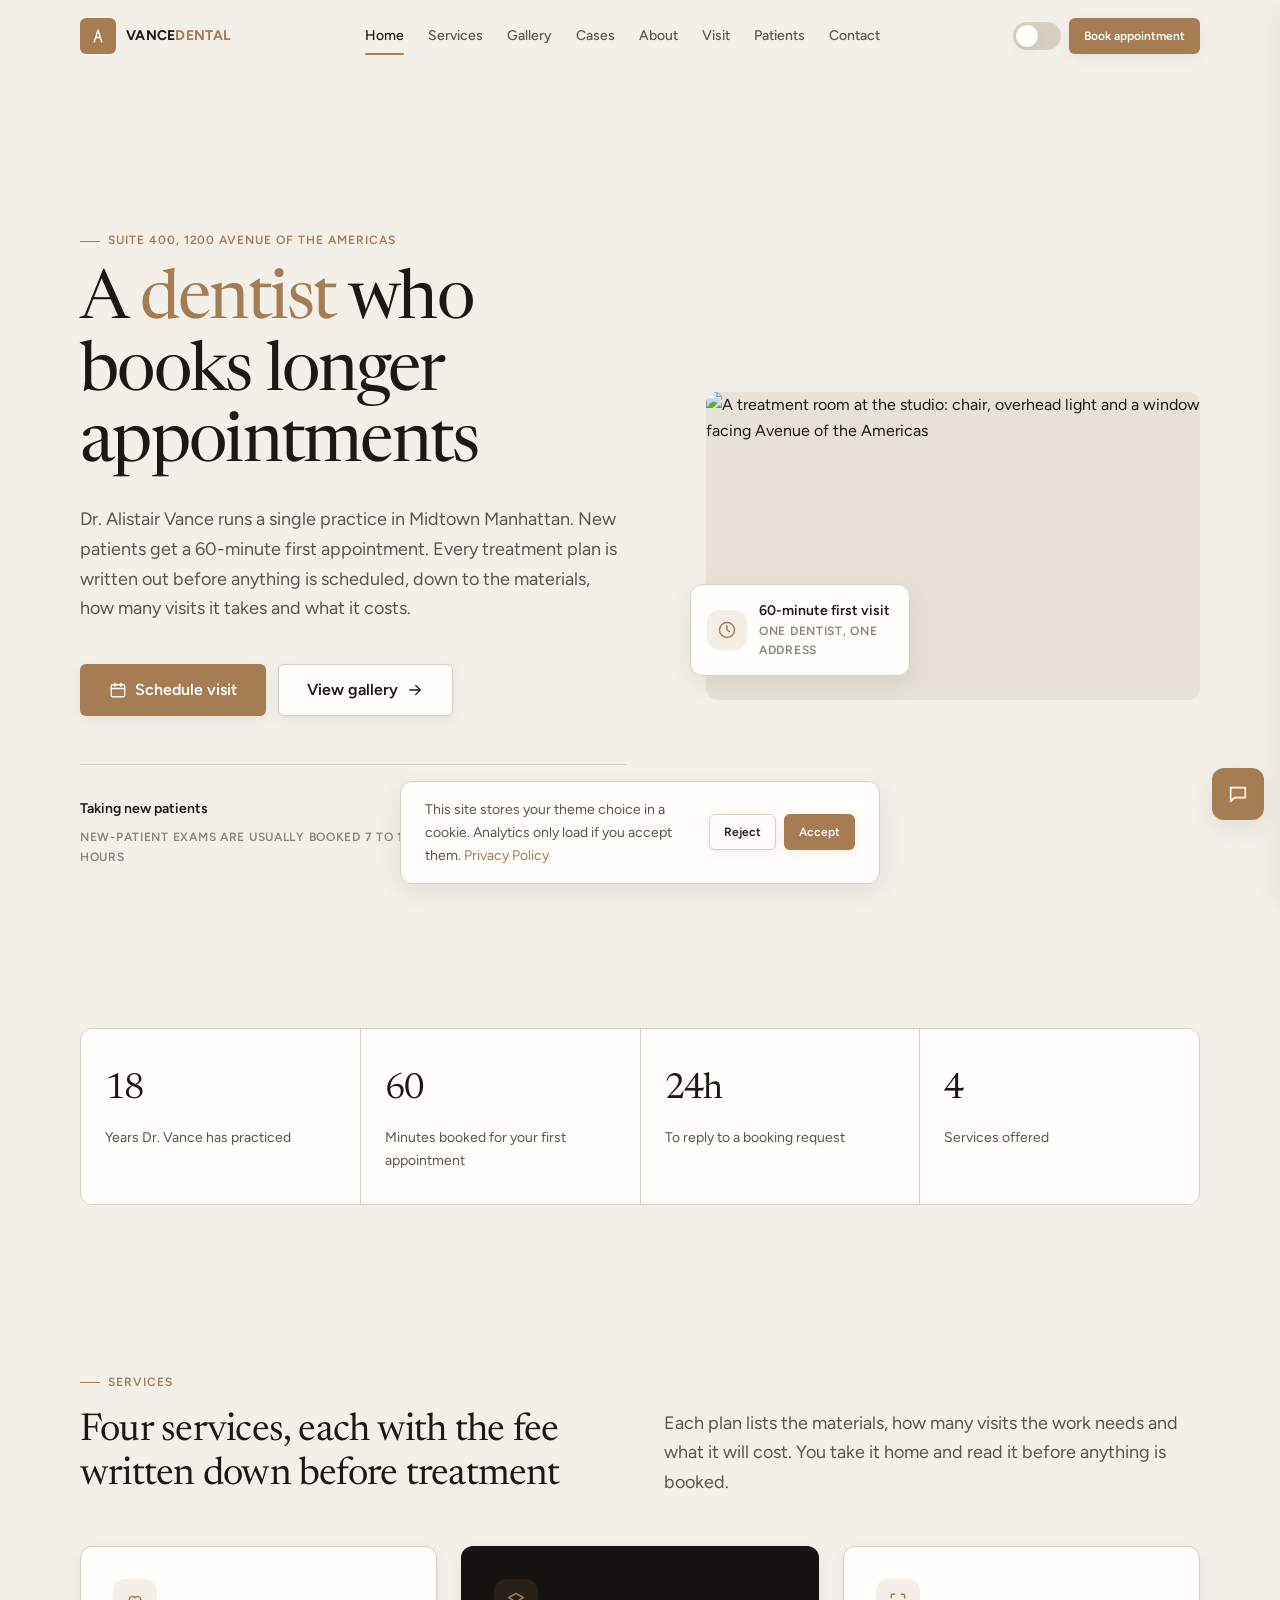
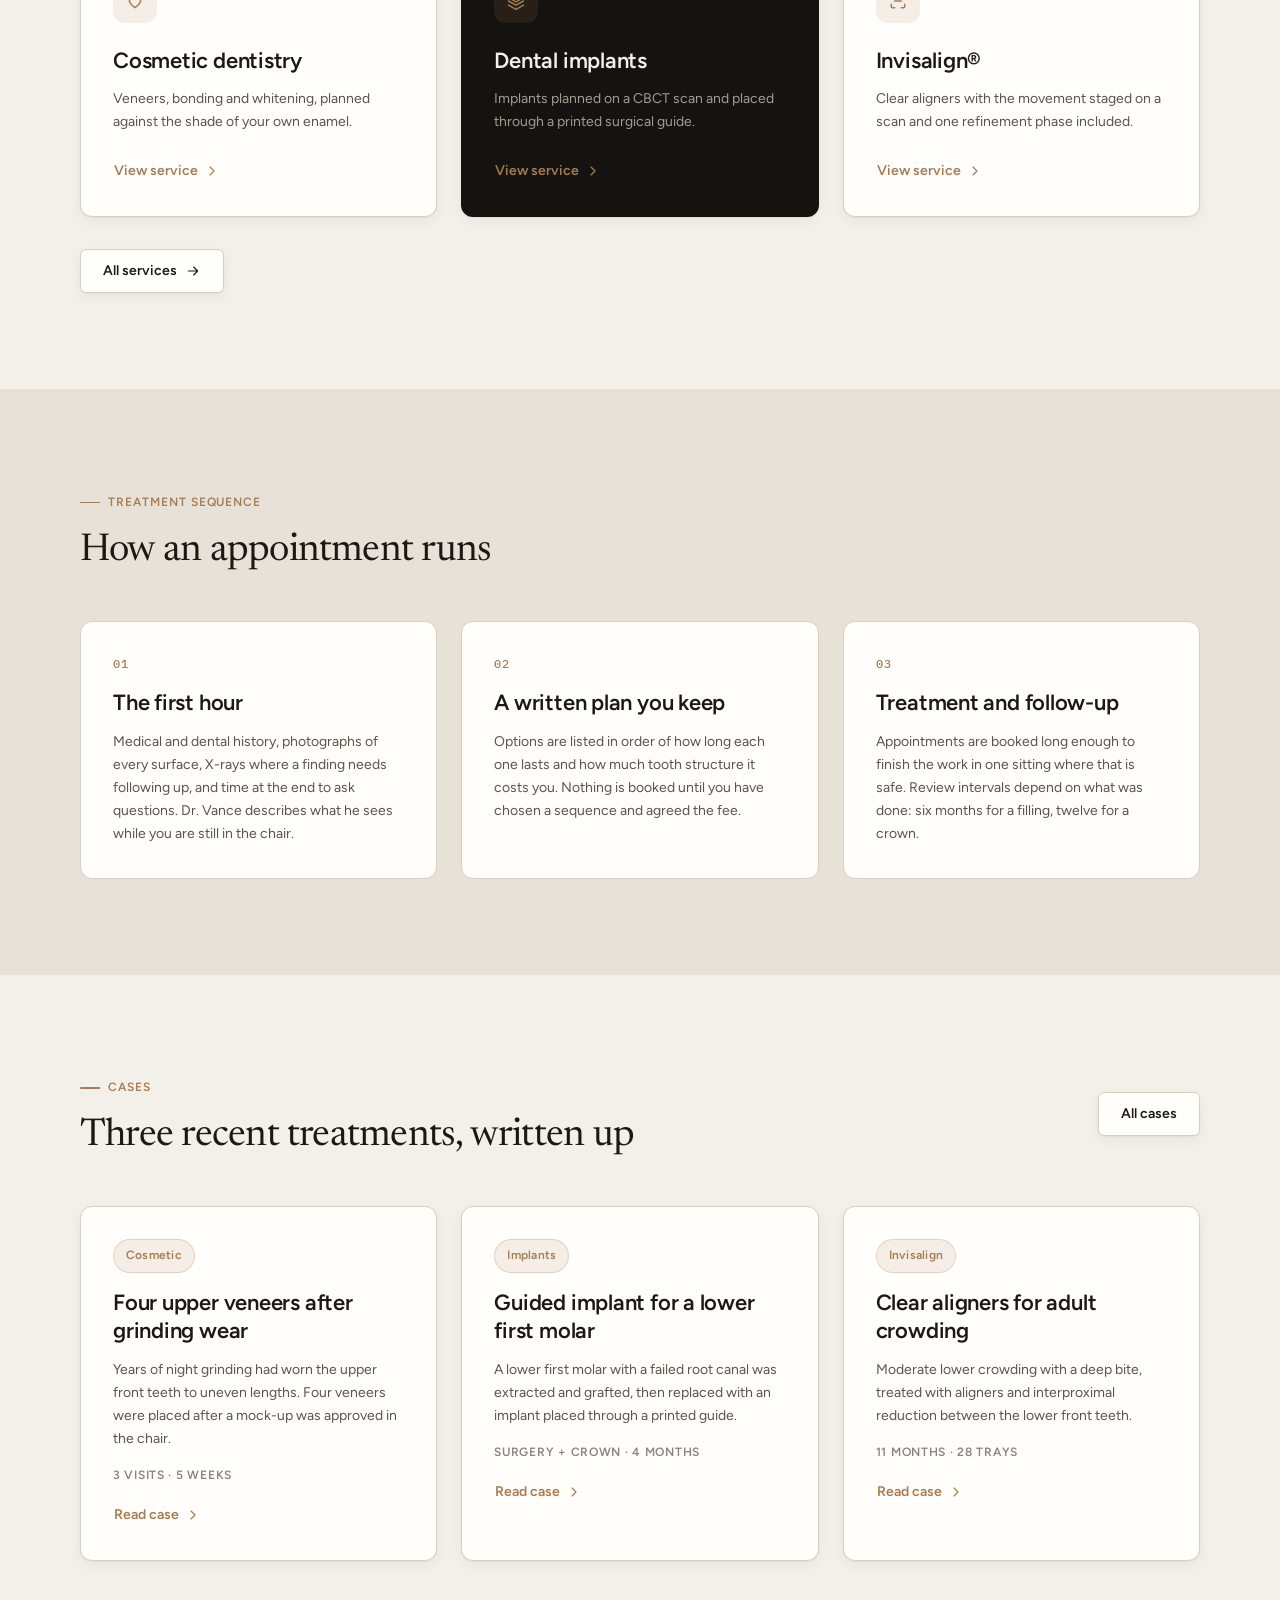
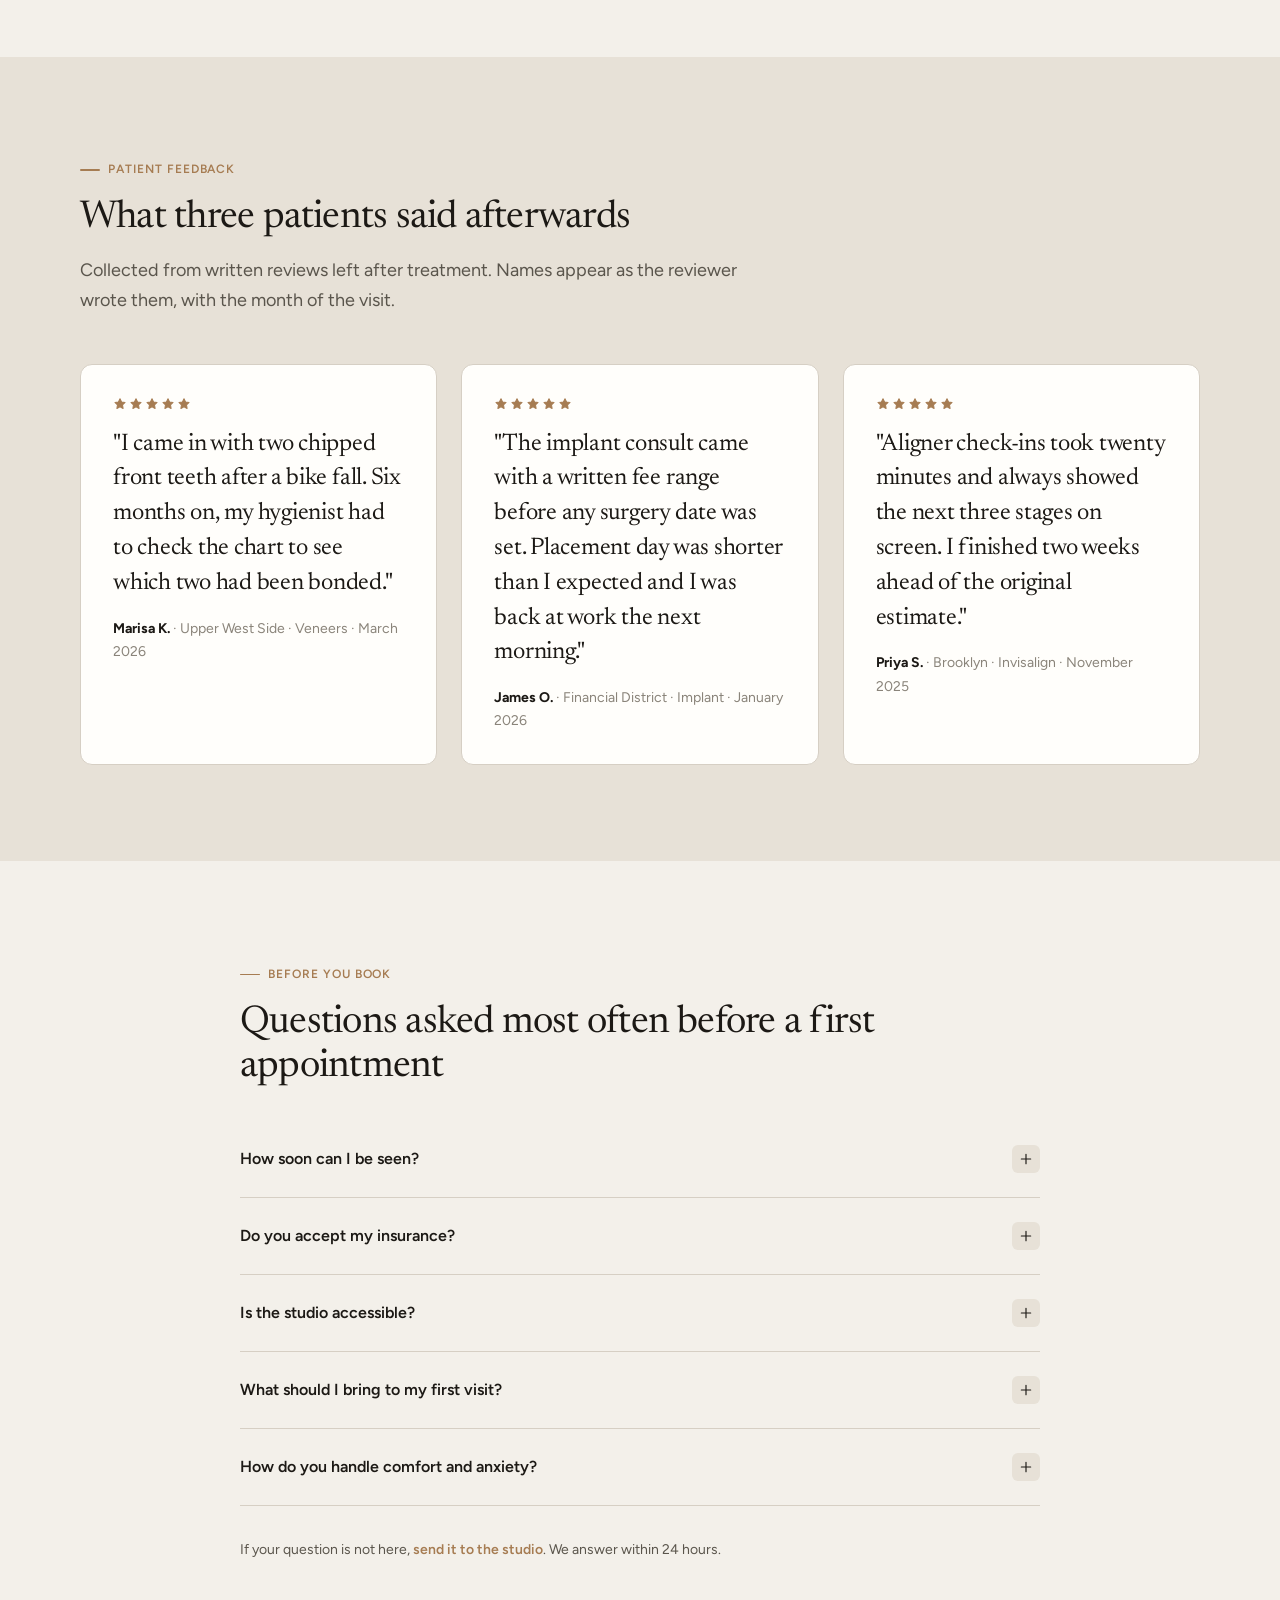
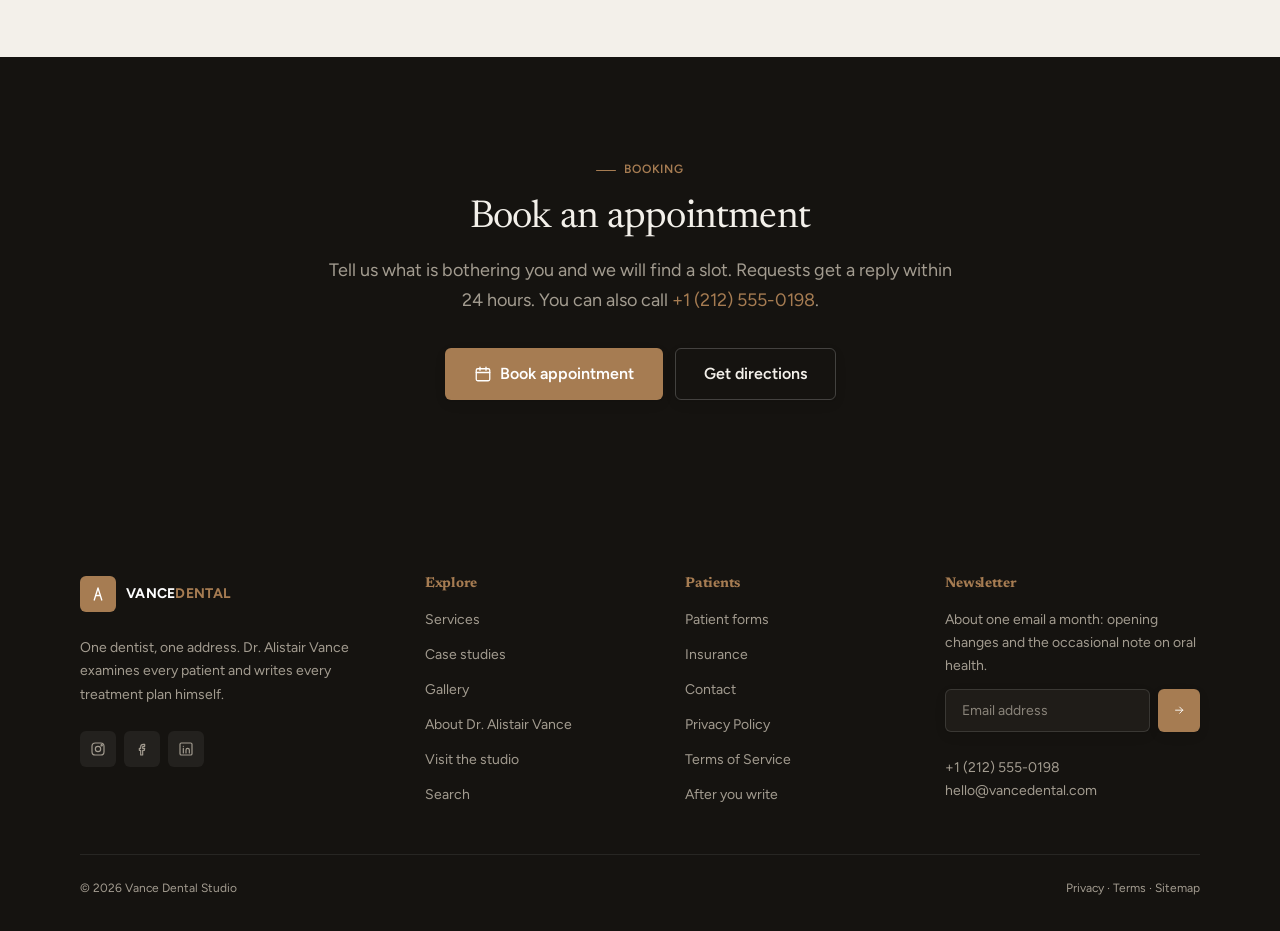
==== commit e2ebab5c: "Rewrite site copy to avoid AI-writing tells; fix canonical host Applies Wikipedia:Signs of AI writin" ====
--- a/index.html
+++ b/index.html
@@ -3,23 +3,23 @@
 <head>
   <meta charset="UTF-8">
   <meta name="viewport" content="width=device-width, initial-scale=1">
-  <title>Vance Dental Studio | Precision Dentistry in Midtown Manhattan</title>
-  <meta name="description" content="Dr. Alistair Vance provides precision dentistry at 1200 Avenue of the Americas, implants, Invisalign, cosmetic care, and preventive visits.">
+  <title>Vance Dental Studio: Dr. Alistair Vance, dentist in Midtown Manhattan</title>
+  <meta name="description" content="Dental practice at 1200 Avenue of the Americas, Suite 400, New York. The studio places implants, fits Invisalign and does veneer and hygiene work. Open Monday to Friday 08:00-19:00, Saturday 09:00-16:00.">
   <meta name="theme-color" content="#F3F0EA">
   <meta name="color-scheme" content="light dark">
-  <link rel="canonical" href="https://vancedental.com/index.html">
+  <link rel="canonical" href="https://vance-dental.netlify.app/">
   <meta property="og:type" content="website">
   <meta property="og:site_name" content="Vance Dental Studio">
-  <meta property="og:title" content="Vance Dental Studio | Precision Dentistry in Midtown Manhattan">
-  <meta property="og:description" content="Dr. Alistair Vance provides precision dentistry at 1200 Avenue of the Americas, implants, Invisalign, cosmetic care, and preventive visits.">
-  <meta property="og:url" content="https://vancedental.com/index.html">
-  <meta property="og:image" content="https://vancedental.com/og-image.svg">
+  <meta property="og:title" content="Vance Dental Studio: Dr. Alistair Vance, dentist in Midtown Manhattan">
+  <meta property="og:description" content="Dental practice at 1200 Avenue of the Americas, Suite 400, New York. The studio places implants, fits Invisalign and does veneer and hygiene work. Open Monday to Friday 08:00-19:00, Saturday 09:00-16:00.">
+  <meta property="og:url" content="https://vance-dental.netlify.app/">
+  <meta property="og:image" content="https://vance-dental.netlify.app/og-image.svg">
   <meta property="og:image:width" content="1200">
   <meta property="og:image:height" content="630">
   <meta name="twitter:card" content="summary_large_image">
-  <meta name="twitter:title" content="Vance Dental Studio | Precision Dentistry in Midtown Manhattan">
-  <meta name="twitter:description" content="Dr. Alistair Vance provides precision dentistry at 1200 Avenue of the Americas, implants, Invisalign, cosmetic care, and preventive visits.">
-  <meta name="twitter:image" content="https://vancedental.com/og-image.svg">
+  <meta name="twitter:title" content="Vance Dental Studio: Dr. Alistair Vance, dentist in Midtown Manhattan">
+  <meta name="twitter:description" content="Dental practice at 1200 Avenue of the Americas, Suite 400, New York. The studio places implants, fits Invisalign and does veneer and hygiene work. Open Monday to Friday 08:00-19:00, Saturday 09:00-16:00.">
+  <meta name="twitter:image" content="https://vance-dental.netlify.app/og-image.svg">
   <link rel="icon" href="favicon.svg" type="image/svg+xml">
   <link rel="icon" href="favicon.png" type="image/png">
   <link rel="apple-touch-icon" href="apple-touch-icon.png">
@@ -36,8 +36,8 @@
   "@context": "https://schema.org",
   "@type": "Dentist",
   "name": "Vance Dental Studio",
-  "image": "https://vancedental.com/og-image.svg",
-  "url": "https://vancedental.com/",
+  "image": "https://vance-dental.netlify.app/og-image.svg",
+  "url": "https://vance-dental.netlify.app/",
   "telephone": "+12125550198",
   "email": "hello@vancedental.com",
   "priceRange": "$$",
@@ -68,11 +68,6 @@
       "closes": "16:00"
     }
   ],
-  "aggregateRating": {
-    "@type": "AggregateRating",
-    "ratingValue": "4.9",
-    "reviewCount": "800"
-  },
   "founder": {
     "@type": "Person",
     "name": "Dr. Alistair Vance",
@@ -80,7 +75,7 @@
   }
 }
 </script>
-<script type="application/ld+json">{"@context":"https://schema.org","@type":"FAQPage","mainEntity":[{"@type":"Question","name":'How soon can I be seen?',"acceptedAnswer":{"@type":"Answer","text":'Urgent pain is triaged the same day when the schedule allows. Routine new-patient exams are typically offered within 7–10 days. We confirm every booking request within 24 hours.'}},{"@type":"Question","name":'Do you accept my insurance?',"acceptedAnswer":{"@type":"Answer","text":'We work with most major PPO plans as an out-of-network provider and submit claims on your behalf. Before treatment, you receive a written estimate showing expected insurance portion and your share.'}},{"@type":"Question","name":'Is the studio accessible?',"acceptedAnswer":{"@type":"Answer","text":'Suite 400 is elevator-served from the Avenue of the Americas lobby. Tell us about mobility needs when you book so we can allocate the right operatory and schedule buffer.'}},{"@type":"Question","name":'What should I bring to my first visit?',"acceptedAnswer":{"@type":"Answer","text":'Photo ID, insurance card if applicable, a medication list, and any recent X-rays on disc or portal. New-patient forms can be completed ahead of time from the Patients page.'}},{"@type":"Question","name":'How do you handle comfort and anxiety?',"acceptedAnswer":{"@type":"Answer","text":'We explain each step before instruments are in the mouth, offer breaks on request, and discuss nitrous or oral sedation when clinically appropriate. You set the pace.'}},{"@type":"Question","name":'Where do I park?',"acceptedAnswer":{"@type":"Answer","text":'Validated parking is available at the 43rd Street garage for scheduled patients. Subway access is via Bryant Park / 42 St and 47–50 St Rockefeller Center stations.'}}]}</script>
+<script type="application/ld+json">{"@context": "https://schema.org", "@type": "FAQPage", "mainEntity": [{"@type": "Question", "name": "How soon can I be seen?", "acceptedAnswer": {"@type": "Answer", "text": "If you are in pain we will usually see you the same day, as long as the schedule has room. New-patient exams are generally booked 7 to 10 days out. Every booking request gets a reply within 24 hours."}}, {"@type": "Question", "name": "Do you accept my insurance?", "acceptedAnswer": {"@type": "Answer", "text": "We are out-of-network with most PPO plans and file the claim for you. Before treatment starts you get a written estimate that separates what the plan is expected to pay from what you owe."}}, {"@type": "Question", "name": "Is the studio accessible?", "acceptedAnswer": {"@type": "Answer", "text": "Suite 400 is reached by elevator from the Avenue of the Americas lobby, and the operatory door is 36 inches clear. Tell us about mobility needs when you book so we can put you in the right room and leave extra time."}}, {"@type": "Question", "name": "What should I bring to my first visit?", "acceptedAnswer": {"@type": "Answer", "text": "Photo ID, your insurance card if you have one, a list of medications. Bring any recent X-rays too, on disc or through a portal link. New-patient forms can be filled in ahead of time from the Patients page."}}, {"@type": "Question", "name": "How do you handle comfort and anxiety?", "acceptedAnswer": {"@type": "Answer", "text": "We describe each step before we start, and you can ask for a break at any point. Nitrous or oral sedation can be arranged when it is clinically appropriate."}}, {"@type": "Question", "name": "Where do I park?", "acceptedAnswer": {"@type": "Answer", "text": "Scheduled patients can have their ticket validated at the 43rd Street garage. The nearest subway stops are Bryant Park / 42 St and 47-50 St Rockefeller Center."}}]}</script>
 </head>
 <body>
 <!-- Netlify forms detection (contact form also posts here when hosted) -->
@@ -129,23 +124,19 @@
   <section class="hero" id="home">
     <div class="container hero-panel">
       <div>
-        <p class="eyebrow">Precision dental care in New York</p>
-        <h1>Modern <span class="accent">precision</span> dentistry.</h1>
-        <p class="lead mt-5">
-          Experience focused dental care with Dr. Alistair Vance. Measured diagnostics, calm operatories, and treatment plans you can read before you commit.
+        <p class="section-label">Suite 400, 1200 Avenue of the Americas</p>
+        <h1>A <span class="accent">dentist</span> who books longer appointments</h1>
+        <p class="intro mt-5">
+          Dr. Alistair Vance runs a single practice in Midtown Manhattan. New patients get a 60-minute first appointment. Every treatment plan is written out before anything is scheduled, down to the materials, how many visits it takes and what it costs.
         </p>
         <div class="hero-actions">
           <button type="button" class="btn btn-primary btn-lg" data-book-open><span data-icon="calendar" data-size="18" aria-hidden="true"></span> Schedule visit</button>
           <a class="btn btn-secondary btn-lg" href="gallery.html">View gallery <span data-icon="arrowRight" data-size="18" aria-hidden="true"></span></a>
         </div>
         <div class="hero-proof">
-          <div class="avatar-stack" aria-hidden="true"><img src="https://images.unsplash.com/photo-1494790108377-be9c29b29330?auto=format&fit=crop&q=80&w=100" width="40" height="40" alt="" loading="lazy"><img src="https://images.unsplash.com/photo-1507003211169-0a1dd7228f2d?auto=format&fit=crop&q=80&w=100" width="40" height="40" alt="" loading="lazy"><img src="https://images.unsplash.com/photo-1573496359142-b8d87734a5a2?auto=format&fit=crop&q=80&w=100" width="40" height="40" alt="" loading="lazy"></div>
           <div>
-            <p class="small" style="font-weight:600">5,000+ documented smiles</p>
-            <div class="row gap-2 mt-2">
-              <span class="stars" role="img" aria-label="5 out of 5 stars"><span data-icon="star" data-size="14" aria-hidden="true"></span><span data-icon="star" data-size="14" aria-hidden="true"></span><span data-icon="star" data-size="14" aria-hidden="true"></span><span data-icon="star" data-size="14" aria-hidden="true"></span><span data-icon="star" data-size="14" aria-hidden="true"></span></span>
-              <span class="micro text-3">4.9/5 · 800+ reviews</span>
-            </div>
+            <p class="small" style="font-weight:600">Taking new patients</p>
+            <p class="micro text-3 mt-2">New-patient exams are usually booked 7 to 10 days out · replies within 24 hours</p>
           </div>
         </div>
       </div>
@@ -153,14 +144,14 @@
         <div class="media media-wide">
           <img src="https://images.unsplash.com/photo-1629909613654-28e377c37b09?auto=format&fit=crop&q=80&w=1000"
                width="800" height="600"
-               alt="Interior of Vance Dental Studio showing a modern treatment room"
+               alt="A treatment room at the studio: chair, overhead light and a window facing Avenue of the Americas"
                fetchpriority="high">
         </div>
         <div class="float-card">
-          <div class="icon-wrap" style="width:40px;height:40px"><span data-icon="zap" data-size="16" aria-hidden="true"></span></div>
+          <div class="icon-wrap" style="width:40px;height:40px"><span data-icon="clock" data-size="16" aria-hidden="true"></span></div>
           <div>
-            <p class="small" style="font-weight:600">2× faster healing</p>
-            <p class="micro text-3">Laser-assisted protocols</p>
+            <p class="small" style="font-weight:600">60-minute first visit</p>
+            <p class="micro text-3">One dentist, one address</p>
           </div>
         </div>
       </div>
@@ -169,39 +160,39 @@
 
   <section class="section-tight">
     <div class="container">
-      <div class="stat-strip" aria-label="Studio highlights">
-        <div class="stat-item"><strong class="tabular">18</strong><span>Years in practice</span></div>
-        <div class="stat-item"><strong class="tabular">4.9</strong><span>Average patient rating</span></div>
-        <div class="stat-item"><strong class="tabular">24h</strong><span>Booking response promise</span></div>
-        <div class="stat-item"><strong class="tabular">1</strong><span>Midtown studio address</span></div>
+      <div class="stat-strip" aria-label="Practice facts">
+        <div class="stat-item"><strong class="tabular">18</strong><span>Years Dr. Vance has practiced</span></div>
+        <div class="stat-item"><strong class="tabular">60</strong><span>Minutes booked for your first appointment</span></div>
+        <div class="stat-item"><strong class="tabular">24h</strong><span>To reply to a booking request</span></div>
+        <div class="stat-item"><strong class="tabular">4</strong><span>Services offered</span></div>
       </div>
     </div>
   </section>
 
   <section class="section" id="services" aria-labelledby="services-heading">
     <div class="container">
-      <p class="eyebrow">What we do</p>
+      <p class="section-label">Services</p>
       <div class="md-grid-2 mb-8">
-        <h2 id="services-heading" class="title">Care shaped around diagnosis, not packages.</h2>
-        <p class="lead">From preventive visits to complex restoration, each plan is written with materials, timeline, and fees you can review in advance.</p>
+        <h2 id="services-heading" class="title">Four services, each with the fee written down before treatment</h2>
+        <p class="intro">Each plan lists the materials, how many visits the work needs and what it will cost. You take it home and read it before anything is booked.</p>
       </div>
       <div class="grid-3">
         <article class="card card-interactive">
           <div class="icon-wrap mb-5"><span data-icon="heart" data-size="20" aria-hidden="true"></span></div>
-          <h3 class="heading mb-3">Cosmetic Dentistry</h3>
-          <p class="small text-2 mb-5">Veneers, whitening, and bonding planned for facial harmony, not a one-size shade guide.</p>
+          <h3 class="heading mb-3">Cosmetic dentistry</h3>
+          <p class="small text-2 mb-5">Veneers, bonding and whitening, planned against the shade of your own enamel.</p>
           <a class="btn btn-link" href="services.html#cosmetic">View service <span data-icon="chevronRight" data-size="16" aria-hidden="true"></span></a>
         </article>
         <article class="card card-interactive card-dark">
           <div class="icon-wrap mb-5"><span data-icon="layers" data-size="20" aria-hidden="true"></span></div>
-          <h3 class="heading mb-3">Dental Implants</h3>
-          <p class="small text-2 mb-5">3D-guided implant placement for permanent, natural-looking tooth replacement.</p>
+          <h3 class="heading mb-3">Dental implants</h3>
+          <p class="small text-2 mb-5">Implants planned on a CBCT scan and placed through a printed surgical guide.</p>
           <a class="btn btn-link" href="services.html#implants">View service <span data-icon="chevronRight" data-size="16" aria-hidden="true"></span></a>
         </article>
         <article class="card card-interactive">
           <div class="icon-wrap mb-5"><span data-icon="scan" data-size="20" aria-hidden="true"></span></div>
           <h3 class="heading mb-3">Invisalign®</h3>
-          <p class="small text-2 mb-5">Custom clear aligners with computerized staging and refinements built into the plan.</p>
+          <p class="small text-2 mb-5">Clear aligners with the movement staged on a scan and one refinement phase included.</p>
           <a class="btn btn-link" href="services.html#invisalign">View service <span data-icon="chevronRight" data-size="16" aria-hidden="true"></span></a>
         </article></div>
       <div class="mt-6"><a class="btn btn-secondary" href="services.html">All services <span data-icon="arrowRight" data-size="16" aria-hidden="true"></span></a></div>
@@ -210,20 +201,20 @@
 
   <section class="section section-band" id="approach" aria-labelledby="approach-heading">
     <div class="container">
-      <p class="eyebrow">How visits work</p>
-      <h2 id="approach-heading" class="title mb-8">Three steps. No mystery fees mid-appointment.</h2>
+      <p class="section-label">Treatment sequence</p>
+      <h2 id="approach-heading" class="title mb-8">How an appointment runs</h2>
       <div class="steps">
         <div class="step">
-          <h3 class="heading mb-3">Listen & map</h3>
-          <p class="small text-2">We start with history, photos, and only the imaging that changes the plan. You leave with findings in plain language.</p>
+          <h3 class="heading mb-3">The first hour</h3>
+          <p class="small text-2">Medical and dental history, photographs of every surface, X-rays where a finding needs following up, and time at the end to ask questions. Dr. Vance describes what he sees while you are still in the chair.</p>
         </div>
         <div class="step">
-          <h3 class="heading mb-3">Design the plan</h3>
-          <p class="small text-2">Options are ranked by longevity and invasiveness. You approve sequence and budget before chairs recline for treatment.</p>
+          <h3 class="heading mb-3">A written plan you keep</h3>
+          <p class="small text-2">Options are listed in order of how long each one lasts and how much tooth structure it costs you. Nothing is booked until you have chosen a sequence and agreed the fee.</p>
         </div>
         <div class="step">
-          <h3 class="heading mb-3">Treat & maintain</h3>
-          <p class="small text-2">Procedures are paced for comfort. Maintenance intervals are set to protect the work, not to fill the book.</p>
+          <h3 class="heading mb-3">Treatment and follow-up</h3>
+          <p class="small text-2">Appointments are booked long enough to finish the work in one sitting where that is safe. Review intervals depend on what was done: six months for a filling, twelve for a crown.</p>
         </div>
       </div>
     </div>
@@ -233,8 +224,8 @@
     <div class="container">
       <div class="row between row-wrap gap-4 mb-8">
         <div>
-          <p class="eyebrow">Case studies</p>
-          <h2 id="cases-heading" class="title">Outcomes you can read, not just admire.</h2>
+          <p class="section-label">Cases</p>
+          <h2 id="cases-heading" class="title">Three recent treatments, written up</h2>
         </div>
         <a class="btn btn-secondary" href="cases.html">All cases</a>
       </div>
@@ -242,22 +233,22 @@
         
         <article class="card card-interactive">
           <span class="badge badge-brass mb-4">Cosmetic</span>
-          <h3 class="heading mb-3">Enamel-led veneer harmony</h3>
-          <p class="small text-2 mb-4">Four upper veneers to correct wear and uneven length after years of night grinding.</p>
+          <h3 class="heading mb-3">Four upper veneers after grinding wear</h3>
+          <p class="small text-2 mb-4">Years of night grinding had worn the upper front teeth to uneven lengths. Four veneers were placed after a mock-up was approved in the chair.</p>
           <p class="micro text-3">3 visits · 5 weeks</p>
           <a class="btn btn-link mt-4" href="cases.html#veneer-harmony">Read case <span data-icon="chevronRight" data-size="16" aria-hidden="true"></span></a>
         </article>
         <article class="card card-interactive">
           <span class="badge badge-brass mb-4">Implants</span>
-          <h3 class="heading mb-3">Single molar implant, guided</h3>
-          <p class="small text-2 mb-4">Failed root canal on a lower first molar replaced with a guided implant and screw-retained crown.</p>
+          <h3 class="heading mb-3">Guided implant for a lower first molar</h3>
+          <p class="small text-2 mb-4">A lower first molar with a failed root canal was extracted and grafted, then replaced with an implant placed through a printed guide.</p>
           <p class="micro text-3">Surgery + crown · 4 months</p>
           <a class="btn btn-link mt-4" href="cases.html#single-implant">Read case <span data-icon="chevronRight" data-size="16" aria-hidden="true"></span></a>
         </article>
         <article class="card card-interactive">
           <span class="badge badge-brass mb-4">Invisalign</span>
-          <h3 class="heading mb-3">Adult crowding, clear aligners</h3>
-          <p class="small text-2 mb-4">Moderate lower crowding and a deep bite addressed with aligners and limited IPR.</p>
+          <h3 class="heading mb-3">Clear aligners for adult crowding</h3>
+          <p class="small text-2 mb-4">Moderate lower crowding with a deep bite, treated with aligners and interproximal reduction between the lower front teeth.</p>
           <p class="micro text-3">11 months · 28 trays</p>
           <a class="btn btn-link mt-4" href="cases.html#align-crowding">Read case <span data-icon="chevronRight" data-size="16" aria-hidden="true"></span></a>
         </article>
@@ -267,62 +258,62 @@
 
   <section class="section section-band" id="reviews" aria-labelledby="reviews-heading">
     <div class="container">
-      <p class="eyebrow">Patient notes</p>
-      <h2 id="reviews-heading" class="title mb-4">Specific feedback from real visits.</h2>
-      <p class="lead mb-8">Quotes reference named treatments and neighborhoods. We do not publish stock headshots as proof.</p>
+      <p class="section-label">Patient feedback</p>
+      <h2 id="reviews-heading" class="title mb-4">What three patients said afterwards</h2>
+      <p class="intro mb-8">Collected from written reviews left after treatment. Names appear as the reviewer wrote them, with the month of the visit.</p>
       <div class="grid-3">
         <figure class="card card-flat stack stack-4">
           <span class="stars" role="img" aria-label="5 out of 5 stars"><span data-icon="star" data-size="14" aria-hidden="true"></span><span data-icon="star" data-size="14" aria-hidden="true"></span><span data-icon="star" data-size="14" aria-hidden="true"></span><span data-icon="star" data-size="14" aria-hidden="true"></span><span data-icon="star" data-size="14" aria-hidden="true"></span></span>
-          <blockquote class="quote">“I came in for two chipped front teeth after a bike fall. Dr. Vance matched the translucency so well that my hygienist asked which ones were new.”</blockquote>
-          <figcaption class="small"><strong>Marisa K.</strong><span class="text-3"> · Upper West Side · Veneers</span></figcaption>
+          <blockquote class="quote">"I came in with two chipped front teeth after a bike fall. Six months on, my hygienist had to check the chart to see which two had been bonded."</blockquote>
+          <figcaption class="small"><strong>Marisa K.</strong><span class="text-3"> · Upper West Side · Veneers · March 2026</span></figcaption>
         </figure>
         <figure class="card card-flat stack stack-4">
           <span class="stars" role="img" aria-label="5 out of 5 stars"><span data-icon="star" data-size="14" aria-hidden="true"></span><span data-icon="star" data-size="14" aria-hidden="true"></span><span data-icon="star" data-size="14" aria-hidden="true"></span><span data-icon="star" data-size="14" aria-hidden="true"></span><span data-icon="star" data-size="14" aria-hidden="true"></span></span>
-          <blockquote class="quote">“The implant consult included a clear fee range before any surgery date. Placement day was shorter than I expected, and the temporary looked finished, not temporary.”</blockquote>
-          <figcaption class="small"><strong>James O.</strong><span class="text-3"> · Financial District · Implant</span></figcaption>
+          <blockquote class="quote">"The implant consult came with a written fee range before any surgery date was set. Placement day was shorter than I expected and I was back at work the next morning."</blockquote>
+          <figcaption class="small"><strong>James O.</strong><span class="text-3"> · Financial District · Implant · January 2026</span></figcaption>
         </figure>
         <figure class="card card-flat stack stack-4">
           <span class="stars" role="img" aria-label="5 out of 5 stars"><span data-icon="star" data-size="14" aria-hidden="true"></span><span data-icon="star" data-size="14" aria-hidden="true"></span><span data-icon="star" data-size="14" aria-hidden="true"></span><span data-icon="star" data-size="14" aria-hidden="true"></span><span data-icon="star" data-size="14" aria-hidden="true"></span></span>
-          <blockquote class="quote">“Aligner check-ins took twenty minutes and always showed the next three stages on screen. I finished two weeks ahead of the original estimate.”</blockquote>
-          <figcaption class="small"><strong>Priya S.</strong><span class="text-3"> · Brooklyn · Invisalign</span></figcaption>
+          <blockquote class="quote">"Aligner check-ins took twenty minutes and always showed the next three stages on screen. I finished two weeks ahead of the original estimate."</blockquote>
+          <figcaption class="small"><strong>Priya S.</strong><span class="text-3"> · Brooklyn · Invisalign · November 2025</span></figcaption>
         </figure></div>
     </div>
   </section>
 
   <section class="section" id="faq" aria-labelledby="faq-heading" data-faq>
     <div class="container" style="max-width:800px">
-      <p class="eyebrow">FAQs</p>
-      <h2 id="faq-heading" class="title mb-6">Questions patients ask before the first visit.</h2>
+      <p class="section-label">Before you book</p>
+      <h2 id="faq-heading" class="title mb-6">Questions asked most often before a first appointment</h2>
       
         <details class="faq-item">
           <summary class="faq-trigger">How soon can I be seen?<span class="faq-icon"><span data-icon="plus" data-size="16" aria-hidden="true"></span></span></summary>
-          <div class="faq-panel">Urgent pain is triaged the same day when the schedule allows. Routine new-patient exams are typically offered within 7–10 days. We confirm every booking request within 24 hours.</div>
+          <div class="faq-panel">If you are in pain we will usually see you the same day, as long as the schedule has room. New-patient exams are generally booked 7 to 10 days out. Every booking request gets a reply within 24 hours.</div>
         </details>
         <details class="faq-item">
           <summary class="faq-trigger">Do you accept my insurance?<span class="faq-icon"><span data-icon="plus" data-size="16" aria-hidden="true"></span></span></summary>
-          <div class="faq-panel">We work with most major PPO plans as an out-of-network provider and submit claims on your behalf. Before treatment, you receive a written estimate showing expected insurance portion and your share.</div>
+          <div class="faq-panel">We are out-of-network with most PPO plans and file the claim for you. Before treatment starts you get a written estimate that separates what the plan is expected to pay from what you owe.</div>
         </details>
         <details class="faq-item">
           <summary class="faq-trigger">Is the studio accessible?<span class="faq-icon"><span data-icon="plus" data-size="16" aria-hidden="true"></span></span></summary>
-          <div class="faq-panel">Suite 400 is elevator-served from the Avenue of the Americas lobby. Tell us about mobility needs when you book so we can allocate the right operatory and schedule buffer.</div>
+          <div class="faq-panel">Suite 400 is reached by elevator from the Avenue of the Americas lobby, and the operatory door is 36 inches clear. Tell us about mobility needs when you book so we can put you in the right room and leave extra time.</div>
         </details>
         <details class="faq-item">
           <summary class="faq-trigger">What should I bring to my first visit?<span class="faq-icon"><span data-icon="plus" data-size="16" aria-hidden="true"></span></span></summary>
-          <div class="faq-panel">Photo ID, insurance card if applicable, a medication list, and any recent X-rays on disc or portal. New-patient forms can be completed ahead of time from the Patients page.</div>
+          <div class="faq-panel">Photo ID, your insurance card if you have one, a list of medications. Bring any recent X-rays too, on disc or through a portal link. New-patient forms can be filled in ahead of time from the Patients page.</div>
         </details>
         <details class="faq-item">
           <summary class="faq-trigger">How do you handle comfort and anxiety?<span class="faq-icon"><span data-icon="plus" data-size="16" aria-hidden="true"></span></span></summary>
-          <div class="faq-panel">We explain each step before instruments are in the mouth, offer breaks on request, and discuss nitrous or oral sedation when clinically appropriate. You set the pace.</div>
+          <div class="faq-panel">We describe each step before we start, and you can ask for a break at any point. Nitrous or oral sedation can be arranged when it is clinically appropriate.</div>
         </details>
-      <p class="small text-2 mt-6">Still unsure? <a href="contact.html" style="color:var(--brass);font-weight:600">Write the studio</a>, response within 24 hours.</p>
+      <p class="small text-2 mt-6">If your question is not here, <a href="contact.html" style="color:var(--brass);font-weight:600">send it to the studio</a>. We answer within 24 hours.</p>
     </div>
   </section>
 
   <section class="section section-dark" aria-labelledby="cta-heading">
     <div class="container" style="text-align:center;max-width:640px">
-      <p class="eyebrow" style="justify-content:center">Next step</p>
-      <h2 id="cta-heading" class="title mb-4">Reserve a chair on Avenue of the Americas.</h2>
-      <p class="lead mb-6" style="margin-inline:auto">Tell us what hurts, what you want to change, or simply that it is time for a checkup. We reply within 24 hours.</p>
+      <p class="section-label" style="justify-content:center">Booking</p>
+      <h2 id="cta-heading" class="title mb-4">Book an appointment</h2>
+      <p class="intro mb-6" style="margin-inline:auto">Tell us what is bothering you and we will find a slot. Requests get a reply within 24 hours. You can also call <a href="tel:+12125550198" style="color:var(--brass)">+1 (212) 555-0198</a>.</p>
       <div class="row-wrap gap-3 center">
         <button type="button" class="btn btn-primary btn-lg" data-book-open><span data-icon="calendar" data-size="18" aria-hidden="true"></span> Book appointment</button>
         <a class="btn btn-secondary btn-lg" href="visit.html" style="background:transparent;color:#F3F0EA;border-color:rgba(255,255,255,.2)">Get directions</a>
@@ -341,8 +332,8 @@
           </span>
           <span>VANCE<em>DENTAL</em></span>
         </a>
-        <p class="small mt-5" style="color:var(--footer-muted);max-width:32ch;line-height:1.7">
-          Setting a clear standard for dental health with artistry, technology, and empathy. Your smile is planned, not improvised.
+        <p class="small mt-5" style="color:var(--footer-muted);max-width:34ch;line-height:1.7">
+          One dentist, one address. Dr. Alistair Vance examines every patient and writes every treatment plan himself.
         </p>
         <div class="social-row">
           <a class="social-btn" href="https://www.instagram.com/" target="_blank" rel="noopener noreferrer" aria-label="Instagram"><span data-icon="instagram" data-size="16" aria-hidden="true"></span></a>
@@ -374,7 +365,7 @@
       </div>
       <div>
         <h2 class="footer-title">Newsletter</h2>
-        <p class="small" style="color:var(--footer-muted);margin-bottom:12px">Oral health notes and studio updates. Monthly, no clutter.</p>
+        <p class="small" style="color:var(--footer-muted);margin-bottom:12px">About one email a month: opening changes and the occasional note on oral health.</p>
         <form data-newsletter class="row gap-2" style="align-items:stretch">
           <label for="footer-email" class="sr-only">Email address</label>
           <input id="footer-email" class="input" type="email" name="email" required placeholder="Email address" autocomplete="email" spellcheck="false" style="background:#1F1C18;border-color:rgba(255,255,255,.12);color:#F3F0EA;min-height:40px;font-size:14px">
@@ -387,7 +378,7 @@
       </div>
     </div>
     <div class="footer-bottom">
-      <p>&copy; <span data-year>2026</span> Vance Dental Studio. All rights reserved.</p>
+      <p>&copy; <span data-year>2026</span> Vance Dental Studio</p>
       <p><a href="privacy.html">Privacy</a> · <a href="terms.html">Terms</a> · <a href="sitemap.xml">Sitemap</a></p>
     </div>
   </div>
@@ -400,7 +391,7 @@
   <button type="button" class="btn btn-primary" data-book-open><span data-icon="calendar" data-size="16" aria-hidden="true"></span> Book</button>
 </div>
 <div class="cookie-bar" data-cookie role="dialog" aria-label="Cookie preference">
-  <p>We use essential cookies to run the site and optional analytics if you accept. <a href="privacy.html" style="color:var(--brass)">Privacy Policy</a></p>
+  <p>This site stores your theme choice in a cookie. Analytics only load if you accept them. <a href="privacy.html" style="color:var(--brass)">Privacy Policy</a></p>
   <div class="row gap-2">
     <button type="button" class="btn btn-secondary btn-sm" data-cookie-reject>Reject</button>
     <button type="button" class="btn btn-primary btn-sm" data-cookie-accept>Accept</button>
@@ -413,7 +404,7 @@
     <div class="row between start mb-5">
       <div>
         <h2 id="book-title" class="title" style="font-size:1.75rem">Book a visit</h2>
-        <p class="small text-2 mt-2">We confirm every request within 24 hours.</p>
+        <p class="small text-2 mt-2">We reply to every request within 24 hours.</p>
       </div>
       <button type="button" class="btn btn-icon btn-ghost btn-sm" data-book-close aria-label="Close dialog"><span data-icon="x" data-size="20" aria-hidden="true"></span></button>
     </div>
@@ -436,7 +427,7 @@
         <label class="field-label" for="book-service">Service</label>
         <select class="select" id="book-service" name="service" required>
           <option value="" disabled selected>Select a service…</option>
-          <option value="Cosmetic Dentistry">Cosmetic Dentistry</option><option value="Dental Implants">Dental Implants</option><option value="Invisalign®">Invisalign®</option><option value="General Checkup">General Checkup</option>
+          <option value="Cosmetic dentistry">Cosmetic dentistry</option><option value="Dental implants">Dental implants</option><option value="Invisalign®">Invisalign®</option><option value="General checkup">General checkup</option>
         </select>
         <p class="field-error" role="alert">Choose a service.</p>
       </div>
--- a/css/styles.css
+++ b/css/styles.css
@@ -1,4 +1,4 @@
-/* Vance Dental Studio — Design System
+/* Vance Dental Studio: design system
    Personality: quiet Midtown suite, warm limestone paper, brass accent, charcoal ink.
    8px spacing · 3 radii · one elevation family · no purple/neon/sparkle */
 
@@ -189,7 +189,7 @@
   letter-spacing: -0.01em;
 }
 
-.lead {
+.intro {
   font-size: var(--text-lead);
   line-height: 1.65;
   color: var(--text-2);
@@ -215,7 +215,7 @@
 .accent { color: var(--brass); }
 .tabular { font-variant-numeric: tabular-nums; }
 
-.eyebrow {
+.section-label {
   display: inline-flex;
   align-items: center;
   gap: var(--space-2);
@@ -226,7 +226,7 @@
   color: var(--brass);
   margin-bottom: var(--space-4);
 }
-.eyebrow::before {
+.section-label::before {
   content: "";
   width: 20px;
   height: 1.5px;
@@ -561,9 +561,9 @@
   background: var(--night);
   color: var(--on-dark);
 }
-.section-dark .text-2, .section-dark .lead { color: var(--on-dark-muted); }
-.section-dark .eyebrow { color: var(--brass); }
-.section-dark .eyebrow::before { background: var(--brass); }
+.section-dark .text-2, .section-dark .intro { color: var(--on-dark-muted); }
+.section-dark .section-label { color: var(--brass); }
+.section-dark .section-label::before { background: var(--brass); }
 
 .grid-2 { display: grid; gap: var(--space-6); }
 .grid-3 { display: grid; gap: var(--space-5); }
@@ -608,6 +608,8 @@
 .mt-6 { margin-top: var(--space-6); }
 .mt-8 { margin-top: var(--space-8); }
 .mt-10 { margin-top: var(--space-10); }
+.mb-2 { margin-bottom: var(--space-2); }
+.mb-3 { margin-bottom: var(--space-3); }
 .mb-4 { margin-bottom: var(--space-4); }
 .mb-5 { margin-bottom: var(--space-5); }
 .mb-6 { margin-bottom: var(--space-6); }
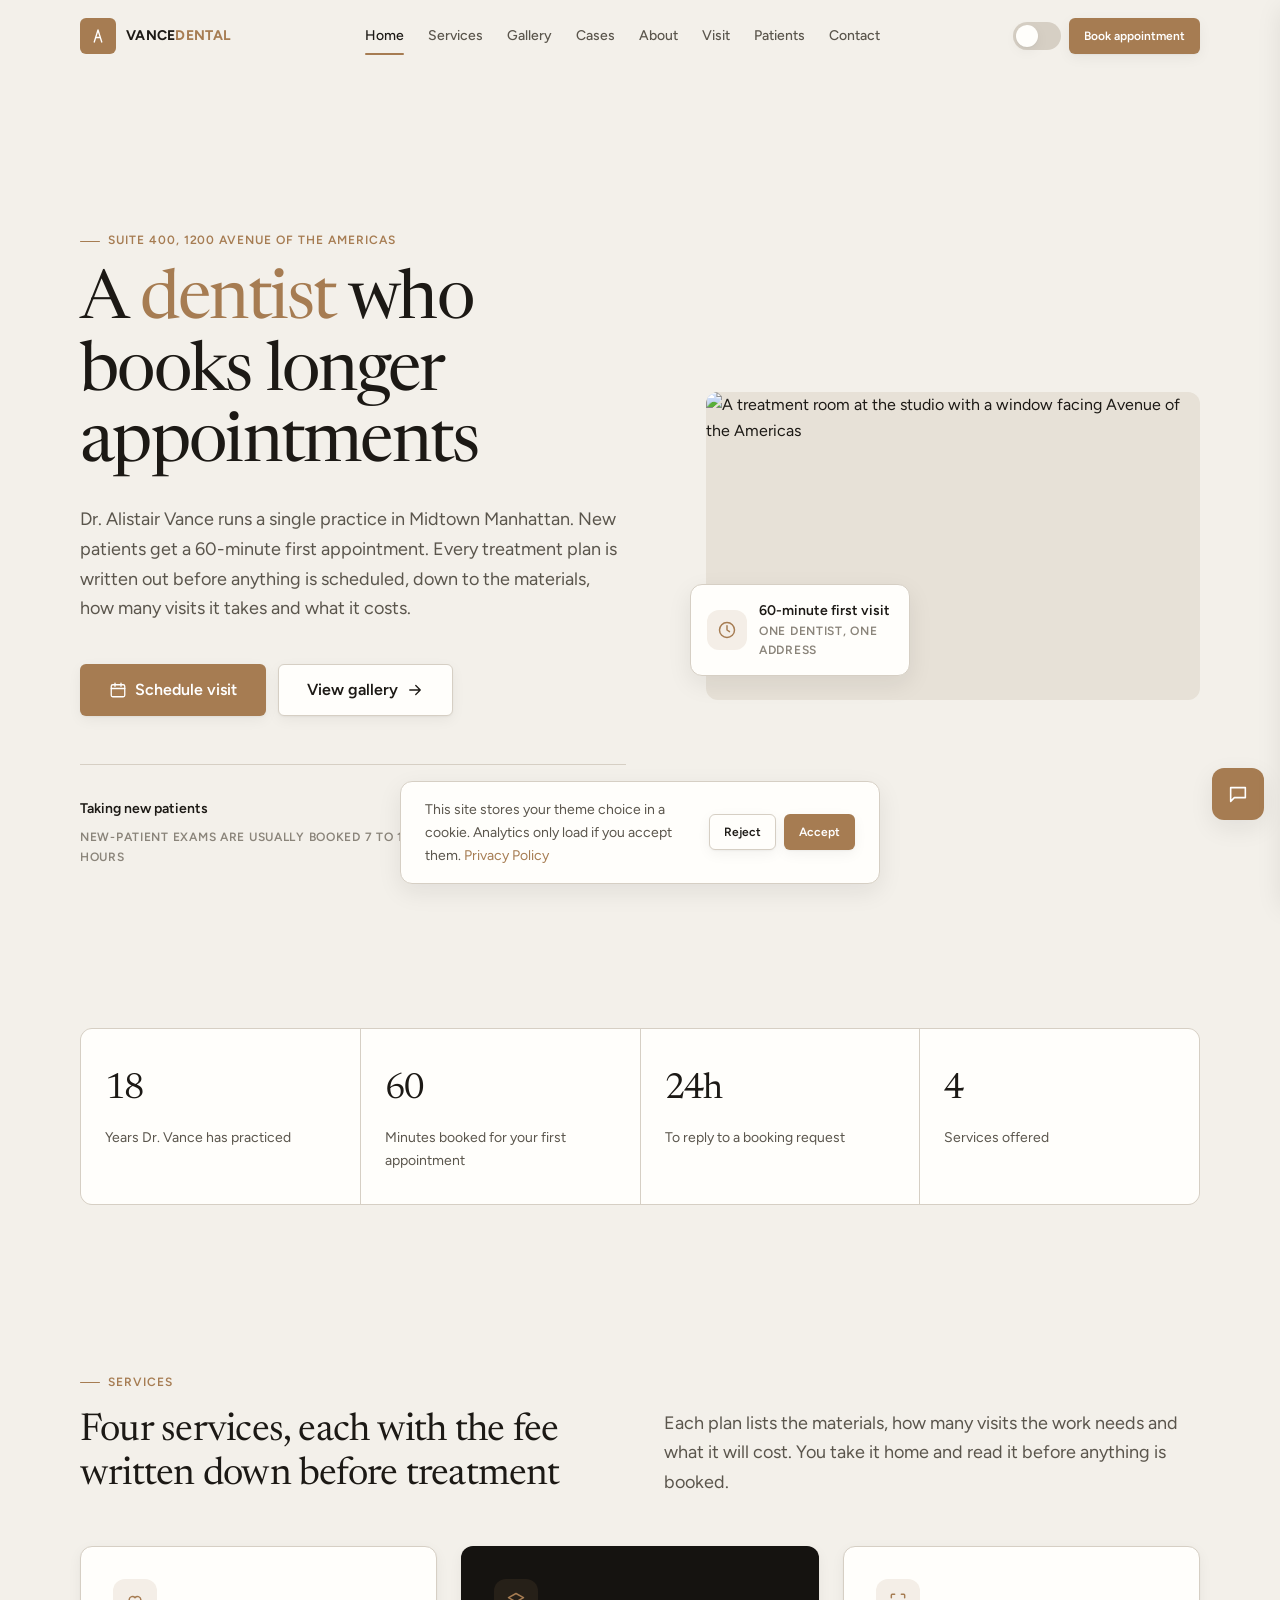
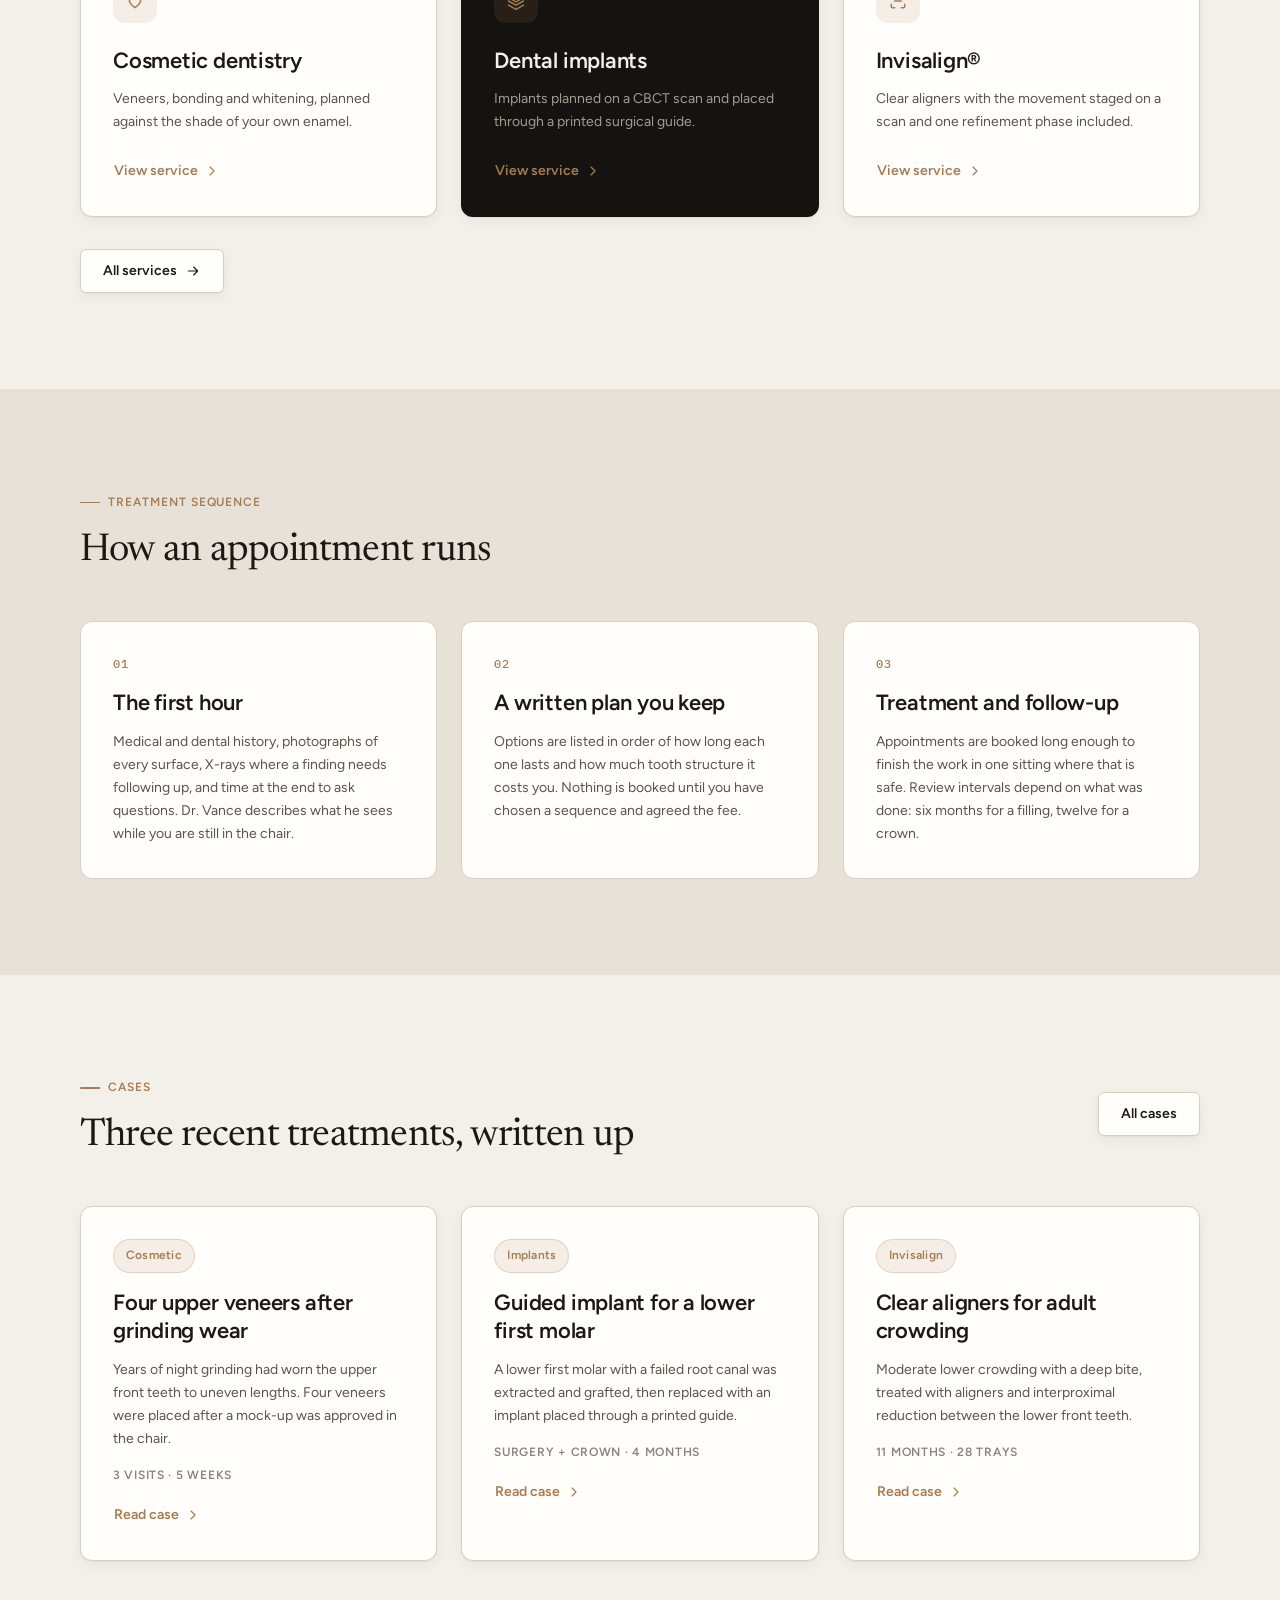
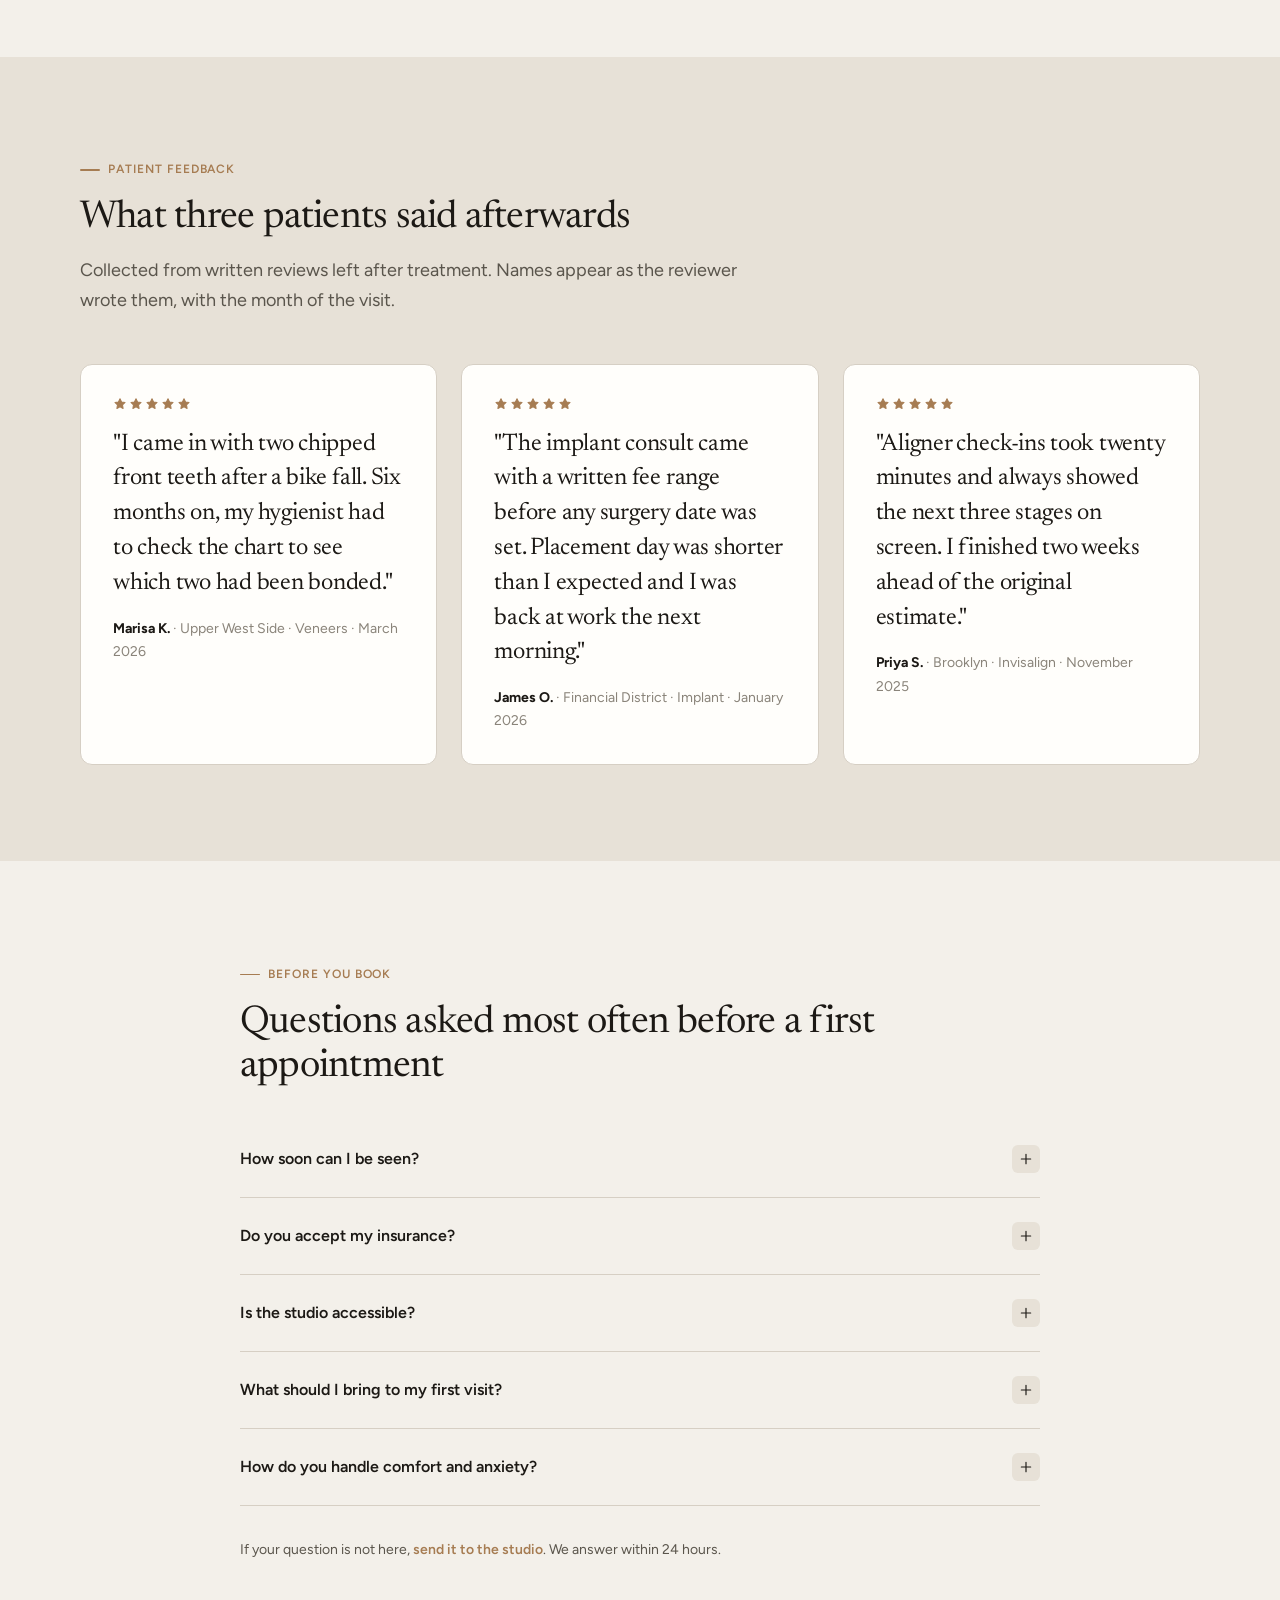
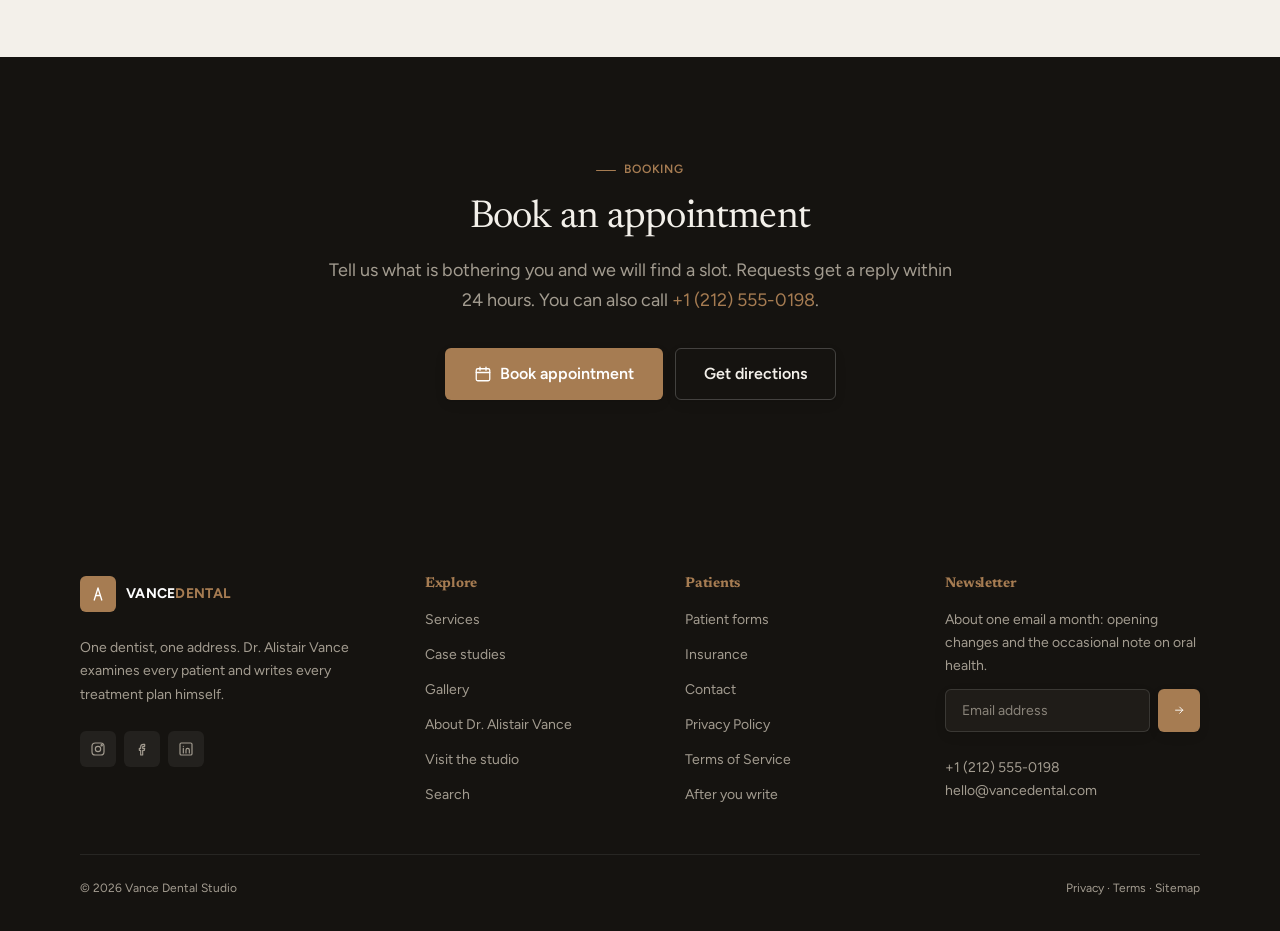
==== commit e5e23642: "Fix image alt text flagged as prompt-style by AI scanner Scan of vance-dental.netlify.app reported 3" ====
--- a/index.html
+++ b/index.html
@@ -144,7 +144,7 @@
         <div class="media media-wide">
           <img src="https://images.unsplash.com/photo-1629909613654-28e377c37b09?auto=format&fit=crop&q=80&w=1000"
                width="800" height="600"
-               alt="A treatment room at the studio: chair, overhead light and a window facing Avenue of the Americas"
+               alt="A treatment room at the studio with a window facing Avenue of the Americas"
                fetchpriority="high">
         </div>
         <div class="float-card">
